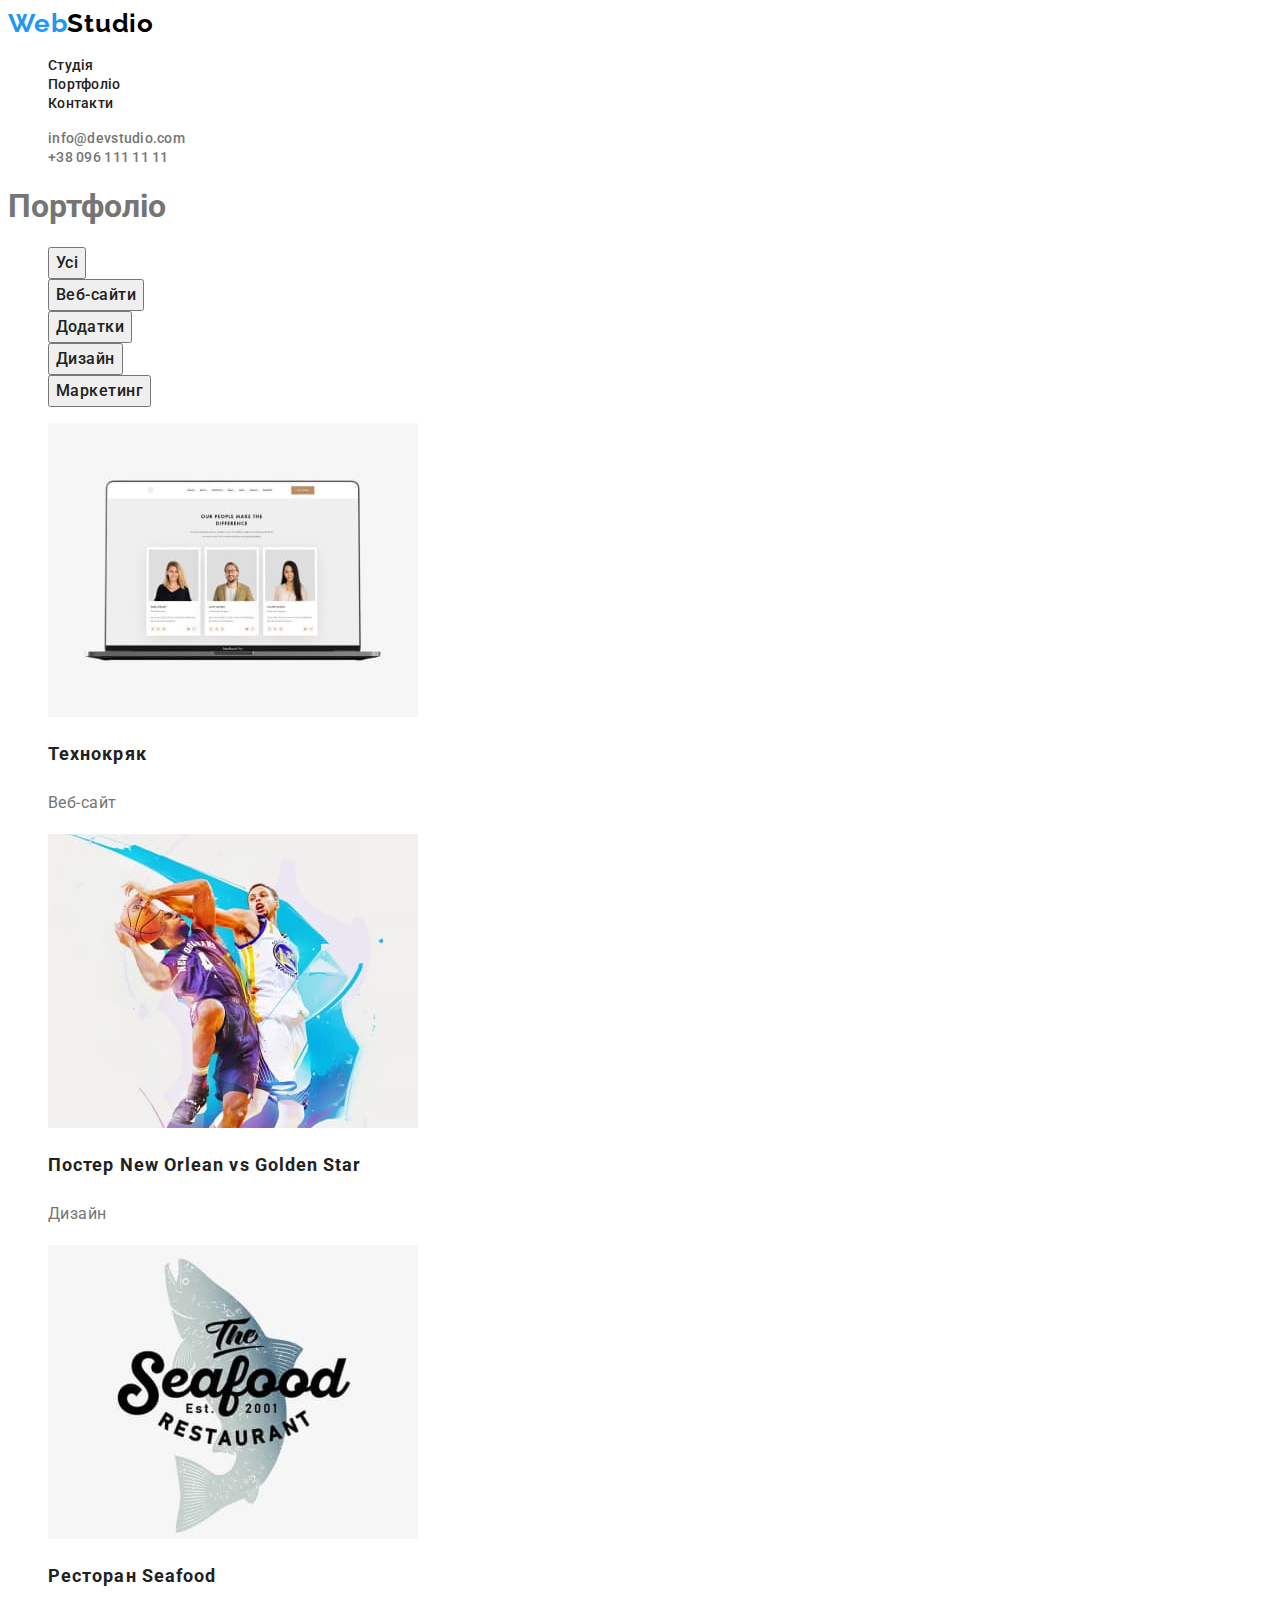
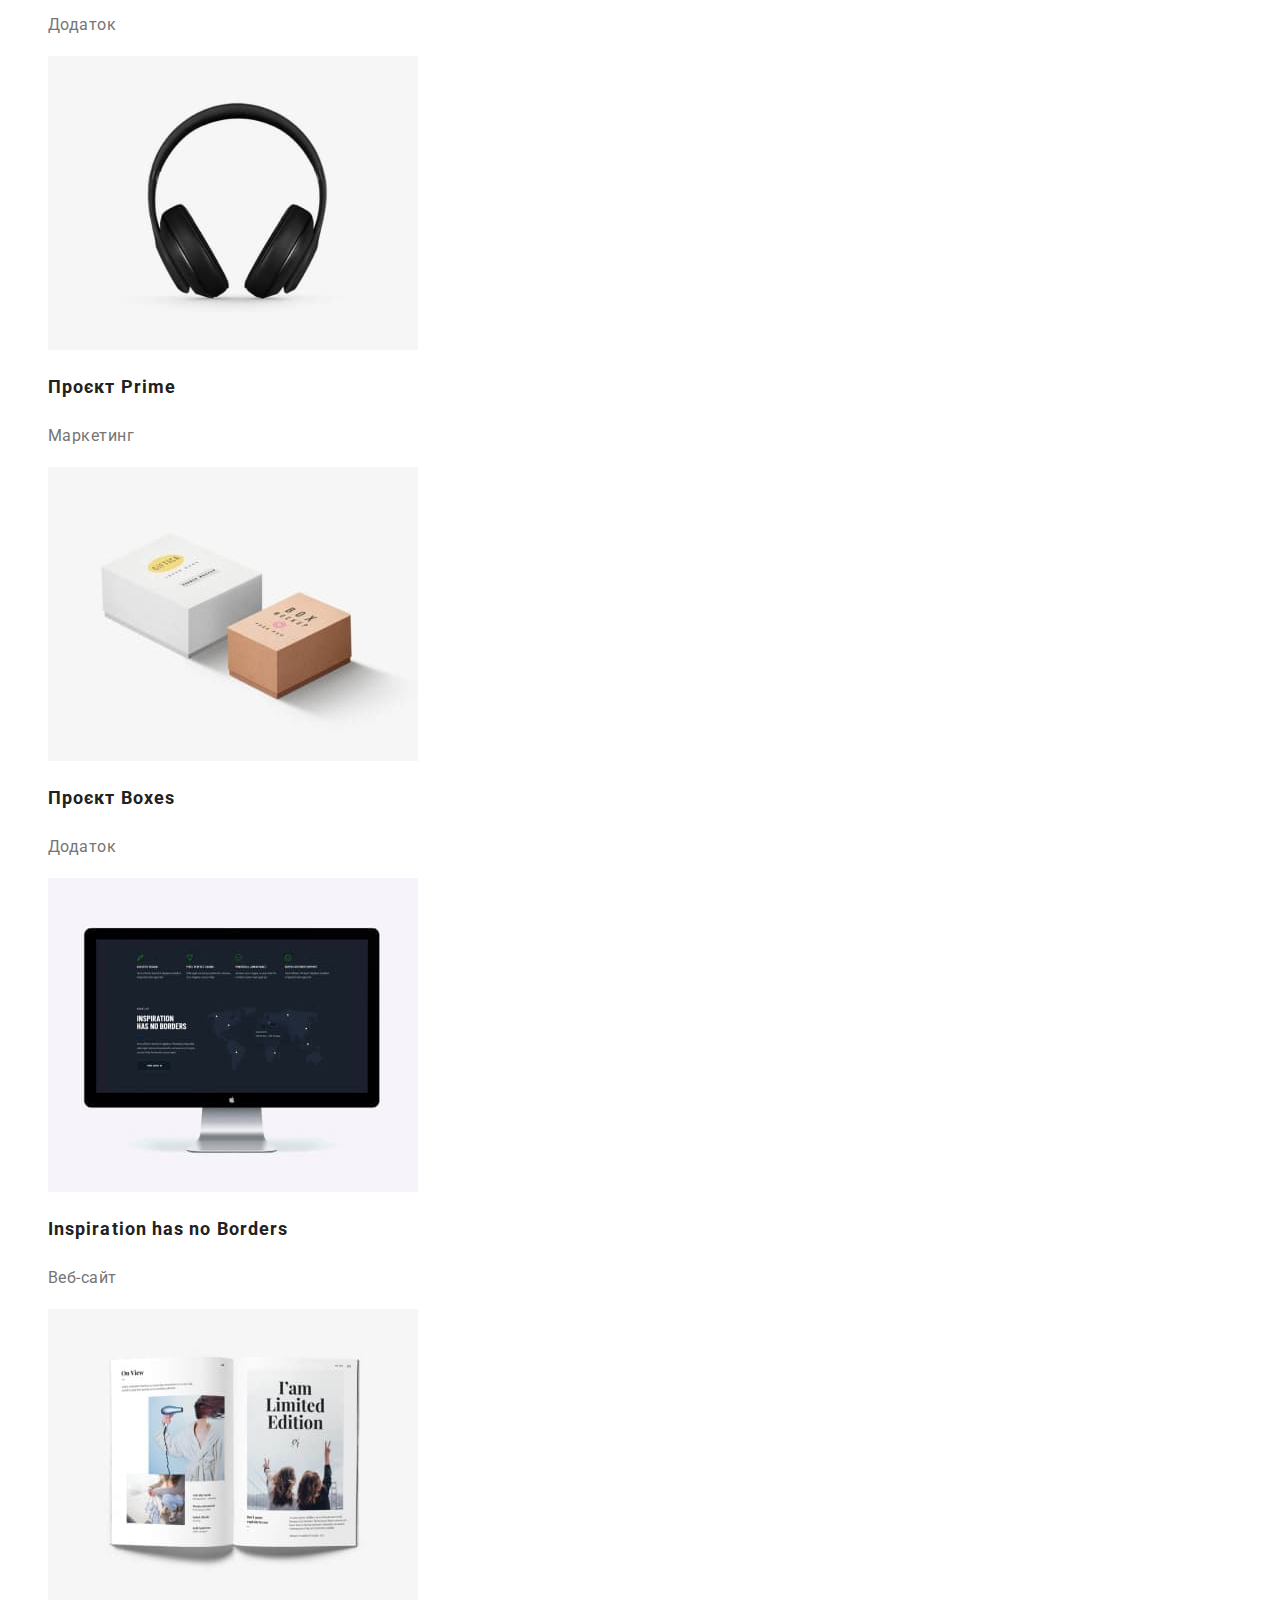
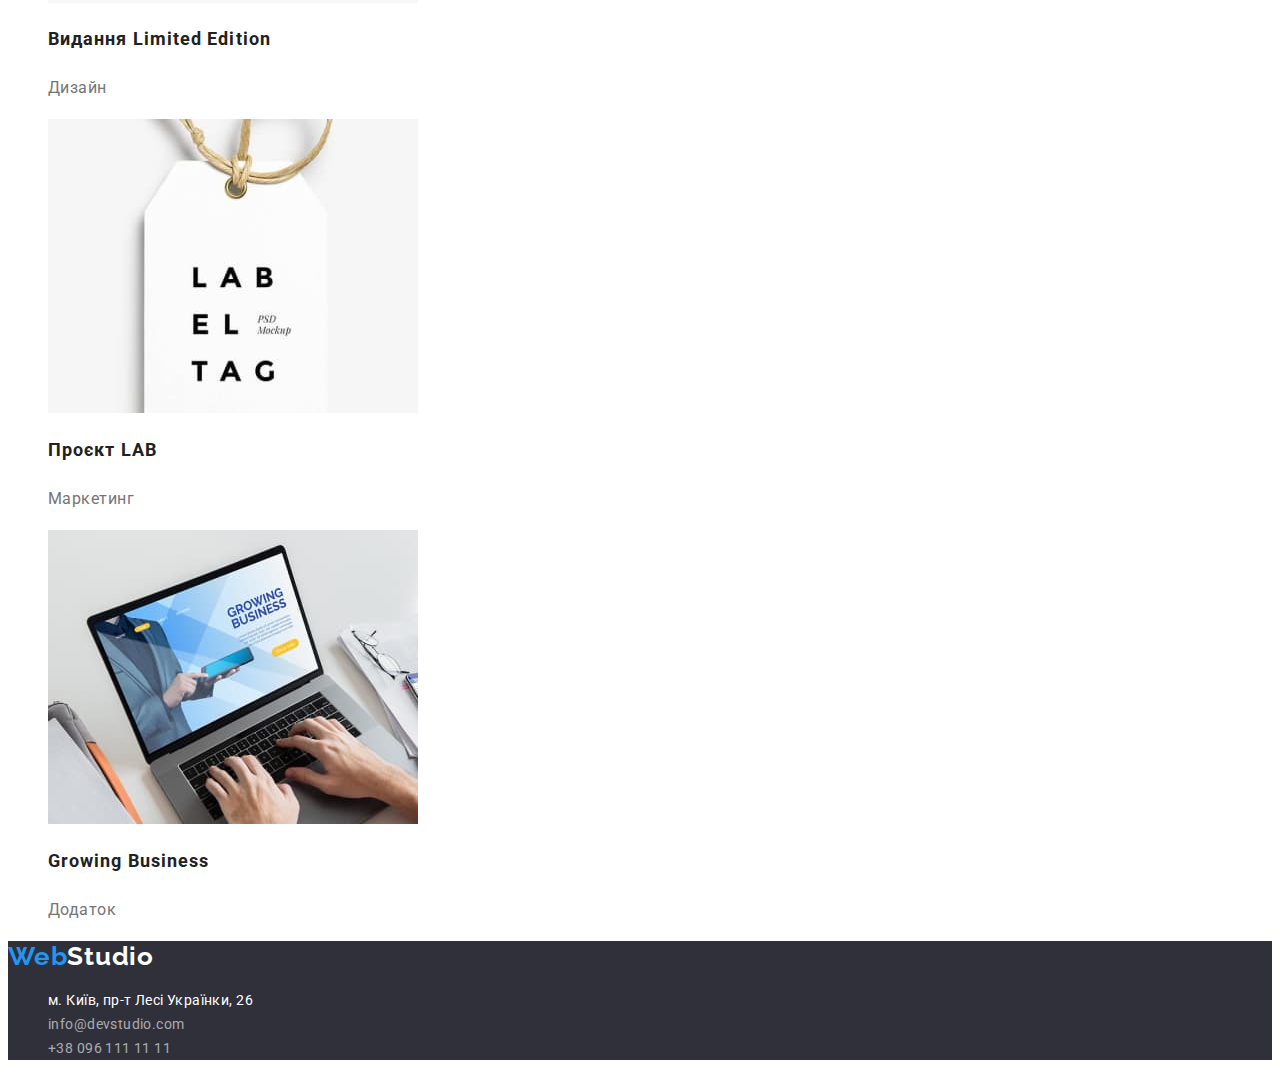
==== portfolio.html @ f5798dbf "Clone" ====
<!DOCTYPE html>
<html lang="uk">
  <head>
    <meta charset="UTF-8" />
    <meta http-equiv="X-UA-Compatible" content="IE=edge" />
    <meta name="viewport" content="width=device-width, initial-scale=1.0" />
    <link rel="preconnect" href="https://fonts.googleapis.com" />
    <link rel="preconnect" href="https://fonts.gstatic.com" crossorigin />
    <link
      href="https://fonts.googleapis.com/css2?family=Raleway:wght@700&family=Roboto:wght@400;500;700;900&display=swap"
      rel="stylesheet"
    />
    <link rel="stylesheet" href="https://cdnjs.cloudflare.com/ajax/libs/modern-normalize/1.1.0/modern-normalize.min.css" integrity="sha512-wpPYUAdjBVSE4KJnH1VR1HeZfpl1ub8YT/NKx4PuQ5NmX2tKuGu6U/JRp5y+Y8XG2tV+wKQpNHVUX03MfMFn9Q==" crossorigin="anonymous" referrerpolicy="no-referrer" />
    <link rel="stylesheet" href="./css/styles.css" />
    <title>Портфоліо</title>
  </head>
  <body>
    <!-- Шапка сайту -->
    <header>
      <nav>
        <a class="logo" href="./index.html"
          >Web<span class="logo-studio">Studio</span></a
        >
        <ul class="header-nav">
          <li><a class="header-nav-links" href="./index.html">Студія</a></li>
          <li>
            <a class="header-nav-links" href="./portfolio.html">Портфоліо</a>
          </li>
          <li><a class="header-nav-links" href="#">Контакти</a></li>
        </ul>
      </nav>
      <ul class="header-nav">
        <li>
          <a class="header-contact" href="mailto:info@devstudio.com"
            >info@devstudio.com</a
          >
        </li>
        <li>
          <a class="header-contact" href="tel:+380961111111"
            >+38 096 111 11 11</a
          >
        </li>
      </ul>
    </header>
    <!-- Тіло сайту -->
    <main>
      <section>
        <h1>Портфоліо</h1>
        <!-- Кнопки фільтру -->
        <ul class="button-list">
          <li><button class="button-portfolio" type="button">Усі</button></li>
          <li>
            <button class="button-portfolio" type="button">Веб-сайти</button>
          </li>
          <li>
            <button class="button-portfolio" type="button">Додатки</button>
          </li>
          <li>
            <button class="button-portfolio" type="button">Дизайн</button>
          </li>
          <li>
            <button class="button-portfolio" type="button">Маркетинг</button>
          </li>
        </ul>
        <!-- Результати фільтру -->
        <ul class="portfolio-list">
          <li>
            <img
              src="./images/tehnokryk.jpg"
              alt="головна сторінка сайту технокряк"
              width="370"
            />
            <h2 class="portfolio-list-title">Технокряк</h2>
            <p class="portfolio-type">Веб-сайт</p>
          </li>
          <li>
            <img
              src="./images/posterbasketboll.jpg"
              alt="два баскетболіста боряться в повітрі за м'яч"
              width="370"
            />
            <h2 class="portfolio-list-title">
              Постер New Orlean vs Golden Star
            </h2>
            <p class="portfolio-type">Дизайн</p>
          </li>
          <li>
            <img
              src="./images/restoranseafood.jpg"
              alt="логотип ресторану"
              width="370"
            />
            <h2 class="portfolio-list-title">Ресторан Seafood</h2>
            <p class="portfolio-type">Додаток</p>
          </li>
          <li>
            <img src="./images/proectprime.jpg" alt="навушники" width="370" />
            <h2 class="portfolio-list-title">Проєкт Prime</h2>
            <p class="portfolio-type">Маркетинг</p>
          </li>
          <li>
            <img src="./images/proectboxes.jpg" alt="дві коробки" width="370" />
            <h2 class="portfolio-list-title">Проєкт Boxes</h2>
            <p class="portfolio-type">Додаток</p>
          </li>
          <li>
            <img
              src="./images/inspirationhasnoborders.jpg"
              alt="головна сторінка сайту"
              width="370"
            />
            <h2 class="portfolio-list-title">Inspiration has no Borders</h2>
            <p class="portfolio-type">Веб-сайт</p>
          </li>
          <li>
            <img
              src="./images/vidanyalimitededition.jpg"
              alt="розгорнута книга"
              width="370"
            />
            <h2 class="portfolio-list-title">Видання Limited Edition</h2>
            <p class="portfolio-type">Дизайн</p>
          </li>
          <li>
            <img
              src="./images/proectlab.jpg"
              alt="паперова бірка з назвою лабораторії на нитці"
              width="370"
            />
            <h2 class="portfolio-list-title">Проєкт LAB</h2>
            <p class="portfolio-type">Маркетинг</p>
          </li>
          <li>
            <img
              src="./images/growingbusiness.jpg"
              alt="ноутбук на якому працюють"
              width="370"
            />
            <h2 class="portfolio-list-title">Growing Business</h2>
            <p class="portfolio-type">Додаток</p>
          </li>
        </ul>
      </section>
    </main>
    <!-- Футер -->
    <footer class="footer">
      <a class="footer-logo" href="./index.html"
        >Web<span class="footer-logo-studio">Studio</span></a
      >
      <address>
        <ul class="footer-list">
          <li>
            <a
              class="footer-address"
              href="https://goo.gl/maps/fJE89SYELEgCBU3TA"
              target="_blank"
              rel="noopener noreferrer"
              >м. Київ, пр-т Лесі Українки, 26</a
            >
          </li>
          <li>
            <a class="footer-contact" href="mailto:info@devstudio.com"
              >info@devstudio.com</a
            >
          </li>
          <li>
            <a class="footer-contact" href="tel:+380961111111"
              >+38 096 111 11 11</a
            >
          </li>
        </ul>
      </address>
    </footer>
  </body>
</html>
---- css/styles.css ----
* {
    /* margin: 0;
    padding: 0; */
}

body{
    font-family: 'Roboto', sans-serif;
    background: #FFFFFF;
    color: #757575;
}

/* Студія____________________________________ */
/* Логотип */

.logo {
    font-family: 'Raleway', sans-serif;
    font-weight: 700;
    font-size: 26px;
    line-height: 1.19231;
    letter-spacing: 0.03em;
    color: #2196F3;
    text-decoration: none;
    
}

.logo-studio{
    color: #000000;
}

/* Хедер */

.header-nav {
    list-style: none;
    }

.header-nav-links {
    color: #212121;
    text-decoration: none;
    font-weight: 500;
    font-size: 14px;
    line-height: 1.1429;
    letter-spacing: 0.02em;
}

.header-nav-links:hover,
.header-nav-links:focus,
.header-contact:hover,
.header-contact:focus {
    color: #2196F3;
}

.header-contact{
    color: #757575;
    text-decoration: none;
    font-weight: 500;
    font-size: 14px;
    line-height: 1.1429;
    letter-spacing: 0.02em;
}


/* main */

/* Герой */

.hero {
    background: #2F303A;
}

.hero-title {
    font-weight: 900;
    font-size: 44px;
    line-height: 1.3636;
    text-align: center;
    letter-spacing: 0.06em;
    text-transform: uppercase;
    color: #FFFFFF;
}

.button-hero {
    font-family: 'Roboto';
    font-weight: 700;
    font-size: 16px;
    line-height: 1.875;
    display: flex;
    align-items: center;
    text-align: center;
    letter-spacing: 0.06em;
    color: #FFFFFF;
    border: none;
    background: #2196F3;
    box-shadow: 0px 4px 4px rgba(0, 0, 0, 0.15);
    border-radius: 4px;
    cursor: pointer;
}

.button-hero:hover,
.button-hero:focus{
    background: #188CE8;
}

/* Секції */
/* Заголовки секцій */

.section-title{
    font-weight: 700;
    font-size: 36px;
    line-height: 1.1667;
    text-align: center;
    letter-spacing: 0.03em;
    color: #212121;
}

/* Секція Наші переваги */

.features {
    font-size: 14px;
    line-height: 1.7143;
    letter-spacing: 0.03em;
    list-style: none;
}

.features-title {
    font-weight: 700;
    font-size: 14px;
    line-height: 1.1429;
    letter-spacing: 0.03em;
    text-transform: uppercase;
    color: #212121;
}

/* Секція чим ми займаємося*/

.directions{
    list-style: none;
}

/* Секція команда */
.section-team{
    background: #F5F4FA;
    }

.team {
    font-size: 16px;
    line-height: 1.1875;
    text-align: center;
    letter-spacing: 0.03em;
    list-style: none;
}

.team-title {
    font-size: 16px;
    font-weight: 500;
    color: #212121;
}

/* Футер */

.footer{
background: #2F303A;
}

.footer-logo{
    font-family: 'Raleway', sans-serif;
    font-weight: 700;
    font-size: 26px;
    line-height: 1.1923;
    letter-spacing: 0.03em;
    color: #2196F3;
    text-decoration: none;
}

.footer-logo-studio {
    color: #FFFFFF;
    }

address{
    font-style: normal;
}

.footer-list{
    list-style: none;
}

.footer-address{
    font-size: 14px;
    line-height: 1.7143;
    letter-spacing: 0.03em;
    color: #FFFFFF;
    text-decoration: none;
}

.footer-contact{
    font-size: 14px;
    line-height: 1.7143;
    letter-spacing: 0.03em;
    color: rgba(255, 255, 255, 0.6);
    text-decoration: none;
}

.footer-address:hover,
.footer-address:focus,
.footer-contact:hover,
.footer-contact:focus{
    color: #2196F3;
}

/* Портфоліо____________________________________ */
/* Кнопки портфоліо */

.button-list{
    list-style: none;
}

.button-portfolio{
    font-family: 'Roboto';
    font-weight: 500;
    font-size: 16px;
    line-height: 1.625;
    text-align: center;
    letter-spacing: 0.03em;
    color: #212121;
    cursor: pointer;
}

.button-portfolio:hover,
.button-portfolio:focus{
    color: #FFFFFF;
    background-color: #2196F3;
}

/* Список портфоліо */

.portfolio-list{
    list-style: none;
}

.portfolio-list-title{
    font-weight: 700;
    font-size: 18px;
    line-height: 2;  
    letter-spacing: 0.06em;
    color: #212121;
}

.portfolio-type{
    font-size: 16px;
    line-height: 1.875;
    letter-spacing: 0.03em;
}
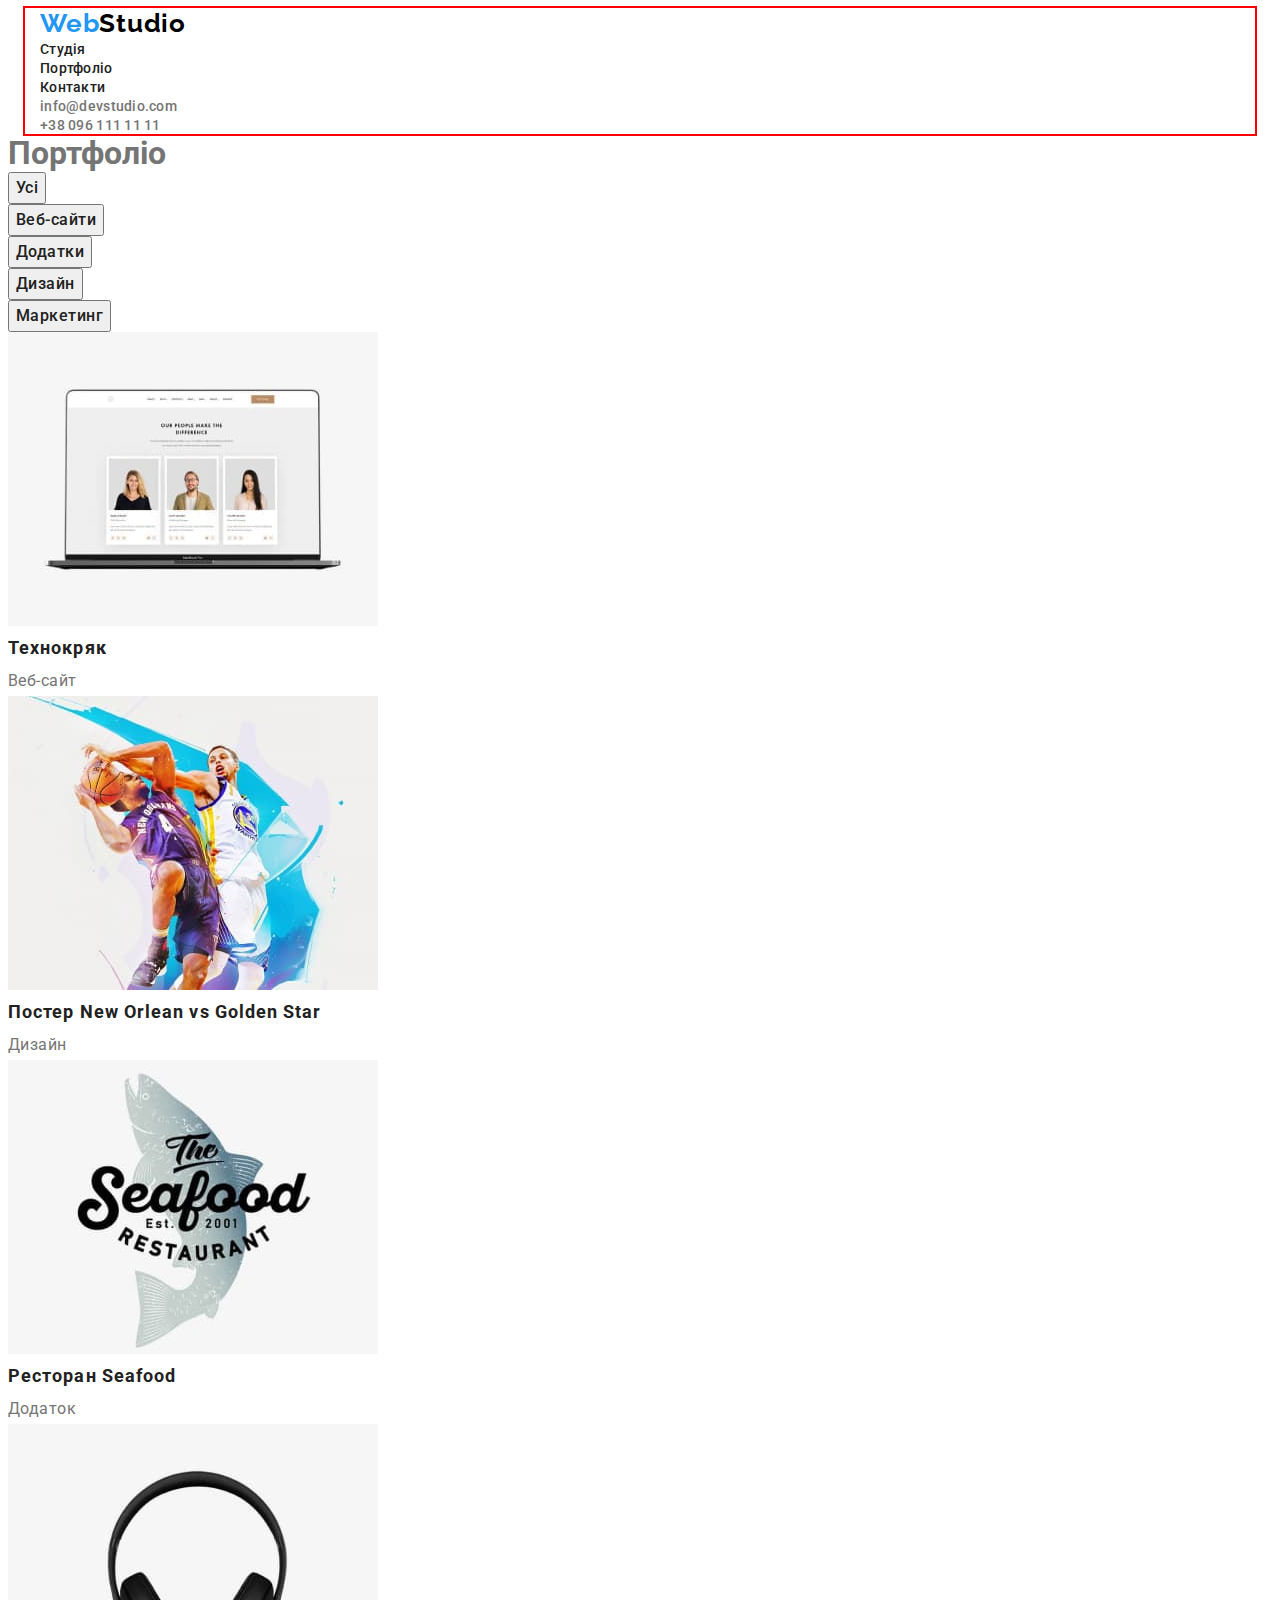
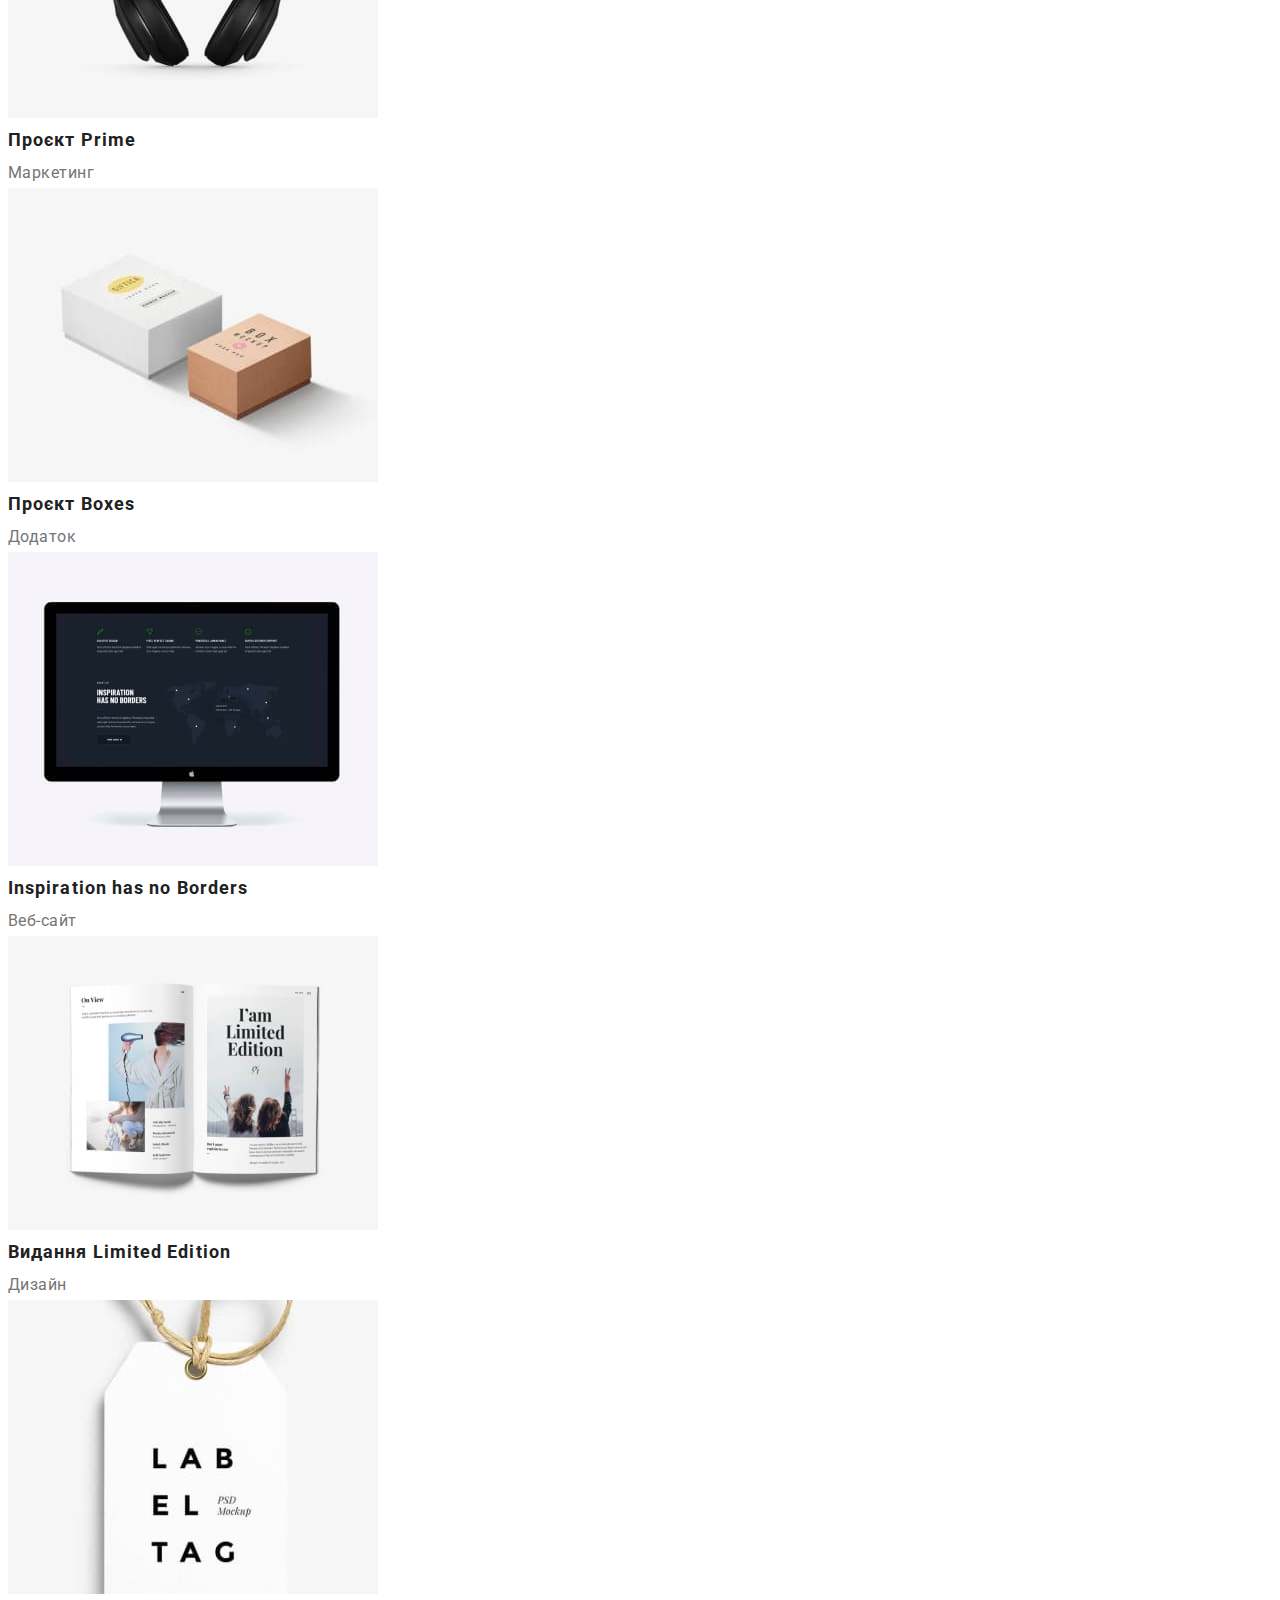
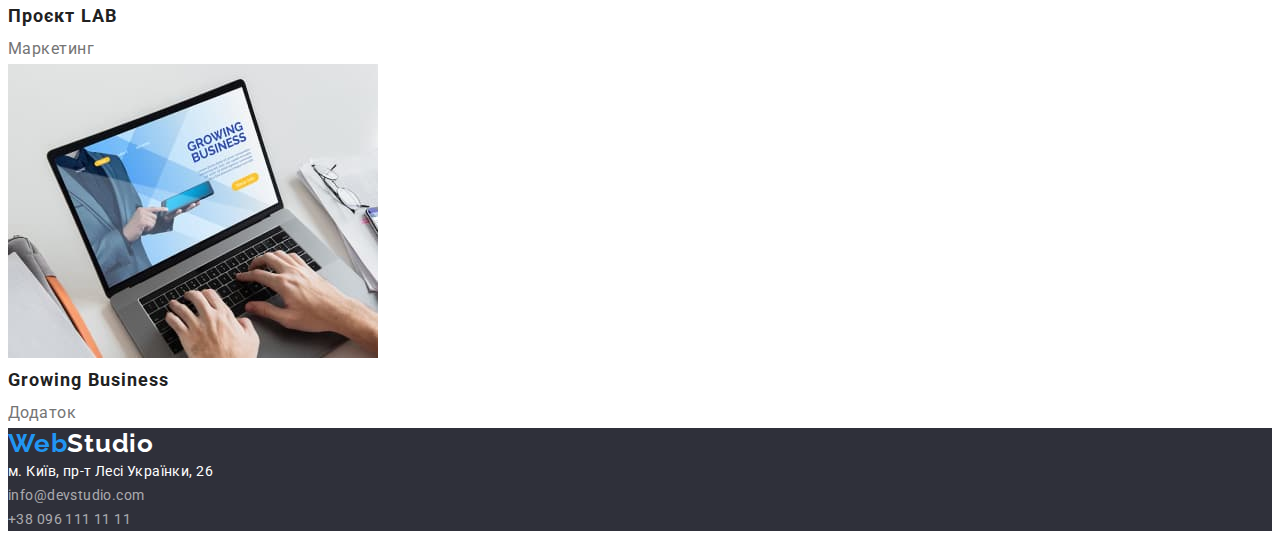
==== commit 7cc877a7: "pading start dz3" ====
--- a/portfolio.html
+++ b/portfolio.html
@@ -10,37 +10,45 @@
       href="https://fonts.googleapis.com/css2?family=Raleway:wght@700&family=Roboto:wght@400;500;700;900&display=swap"
       rel="stylesheet"
     />
-    <link rel="stylesheet" href="https://cdnjs.cloudflare.com/ajax/libs/modern-normalize/1.1.0/modern-normalize.min.css" integrity="sha512-wpPYUAdjBVSE4KJnH1VR1HeZfpl1ub8YT/NKx4PuQ5NmX2tKuGu6U/JRp5y+Y8XG2tV+wKQpNHVUX03MfMFn9Q==" crossorigin="anonymous" referrerpolicy="no-referrer" />
+    <link
+      rel="stylesheet"
+      href="https://cdnjs.cloudflare.com/ajax/libs/modern-normalize/1.1.0/modern-normalize.min.css"
+      integrity="sha512-wpPYUAdjBVSE4KJnH1VR1HeZfpl1ub8YT/NKx4PuQ5NmX2tKuGu6U/JRp5y+Y8XG2tV+wKQpNHVUX03MfMFn9Q=="
+      crossorigin="anonymous"
+      referrerpolicy="no-referrer"
+    />
     <link rel="stylesheet" href="./css/styles.css" />
     <title>Портфоліо</title>
   </head>
   <body>
     <!-- Шапка сайту -->
     <header>
-      <nav>
-        <a class="logo" href="./index.html"
-          >Web<span class="logo-studio">Studio</span></a
-        >
+      <div class="container">
+        <nav>
+          <a class="logo" href="./index.html"
+            >Web<span class="logo-studio">Studio</span></a
+          >
+          <ul class="header-nav">
+            <li><a class="header-nav-links" href="./index.html">Студія</a></li>
+            <li>
+              <a class="header-nav-links" href="./portfolio.html">Портфоліо</a>
+            </li>
+            <li><a class="header-nav-links" href="#">Контакти</a></li>
+          </ul>
+        </nav>
         <ul class="header-nav">
-          <li><a class="header-nav-links" href="./index.html">Студія</a></li>
           <li>
-            <a class="header-nav-links" href="./portfolio.html">Портфоліо</a>
+            <a class="header-contact" href="mailto:info@devstudio.com"
+              >info@devstudio.com</a
+            >
           </li>
-          <li><a class="header-nav-links" href="#">Контакти</a></li>
+          <li>
+            <a class="header-contact" href="tel:+380961111111"
+              >+38 096 111 11 11</a
+            >
+          </li>
         </ul>
-      </nav>
-      <ul class="header-nav">
-        <li>
-          <a class="header-contact" href="mailto:info@devstudio.com"
-            >info@devstudio.com</a
-          >
-        </li>
-        <li>
-          <a class="header-contact" href="tel:+380961111111"
-            >+38 096 111 11 11</a
-          >
-        </li>
-      </ul>
+      </div>
     </header>
     <!-- Тіло сайту -->
     <main>
--- a/css/styles.css
+++ b/css/styles.css
@@ -1,6 +1,29 @@
 * {
     /* margin: 0;
     padding: 0; */
+}
+
+h1,
+h2,
+h3,
+h4,
+h5,
+h6,
+p {
+    margin: 0;
+}
+
+ul{
+    margin: 0;
+    padding: 0;
+}
+
+button{
+    /* cursor: pointer; */
+}
+
+address{
+    /* font-style: normal; */
 }
 
 body{
@@ -10,9 +33,23 @@
 }
 
 /* Студія____________________________________ */
-/* Логотип */
-
-.logo {
+
+.container{
+    width: 1200px;
+    padding-left: 15px;
+    padding-right: 15px;
+    margin: 0 auto;
+    outline: 2px solid red;
+}
+
+.header{
+    padding-top: 24px;
+    padding-bottom: 24px;
+    border-bottom: 1px solid #ECECEC;
+    outline: 2px solid red;
+}
+
+.logo{
     font-family: 'Raleway', sans-serif;
     font-weight: 700;
     font-size: 26px;
@@ -20,8 +57,7 @@
     letter-spacing: 0.03em;
     color: #2196F3;
     text-decoration: none;
-    
-}
+   }
 
 .logo-studio{
     color: #000000;
@@ -65,6 +101,15 @@
 
 .hero {
     background: #2F303A;
+    padding-top: 200px;
+        padding-bottom: 200px;
+        margin-bottom: 94px;
+}
+
+.hero-container{
+   padding-left: 357px;
+   padding-right: 357px;
+       
 }
 
 .hero-title {
@@ -75,6 +120,8 @@
     letter-spacing: 0.06em;
     text-transform: uppercase;
     color: #FFFFFF;
+   
+   
 }
 
 .button-hero {
@@ -92,6 +139,7 @@
     box-shadow: 0px 4px 4px rgba(0, 0, 0, 0.15);
     border-radius: 4px;
     cursor: pointer;
+    
 }
 
 .button-hero:hover,
@@ -109,15 +157,21 @@
     text-align: center;
     letter-spacing: 0.03em;
     color: #212121;
+    margin-bottom: 50px;
 }
 
 /* Секція Наші переваги */
+.features-container{
+    margin-bottom: 94px;
+}
 
 .features {
     font-size: 14px;
     line-height: 1.7143;
     letter-spacing: 0.03em;
     list-style: none;
+    margin-left: 215px;
+    margin-right: 215px;
 }
 
 .features-title {
@@ -138,6 +192,8 @@
 /* Секція команда */
 .section-team{
     background: #F5F4FA;
+    padding-bottom: 94px;
+    padding-top: 94px;
     }
 
 .team {
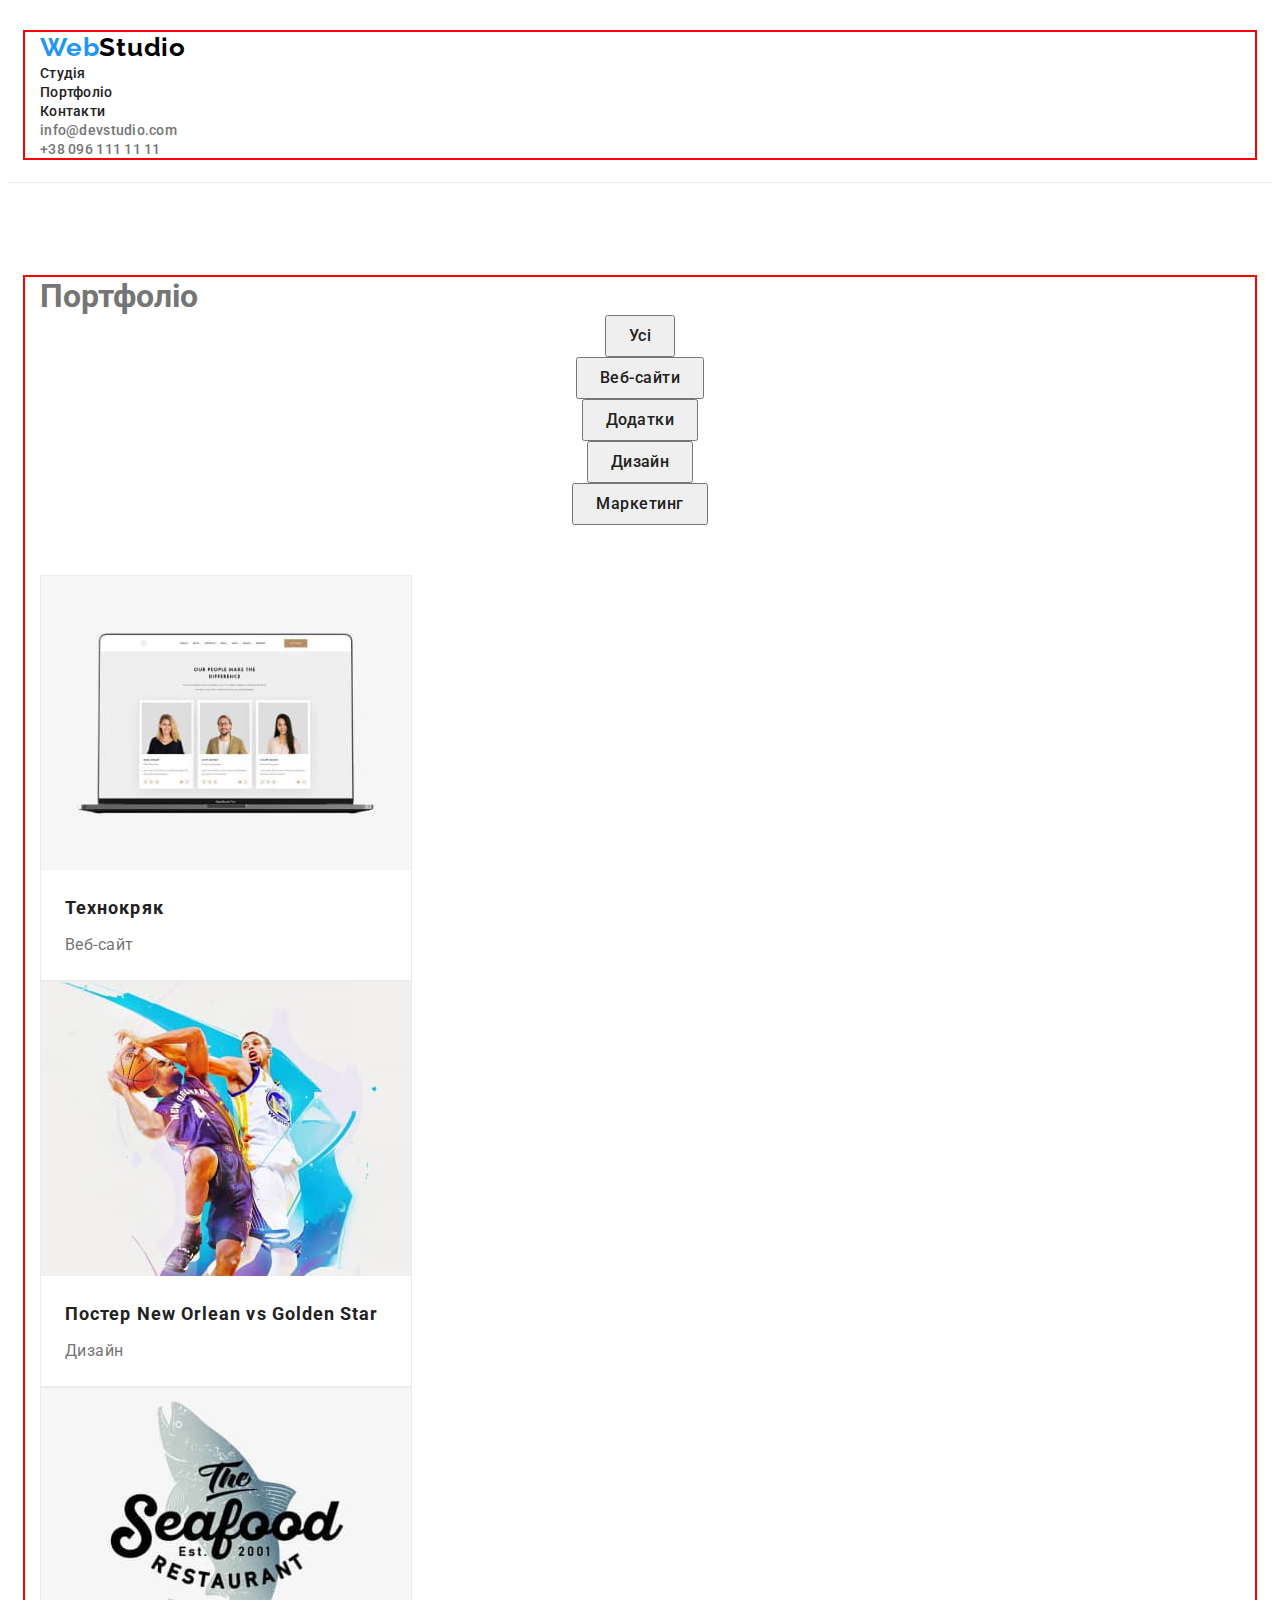
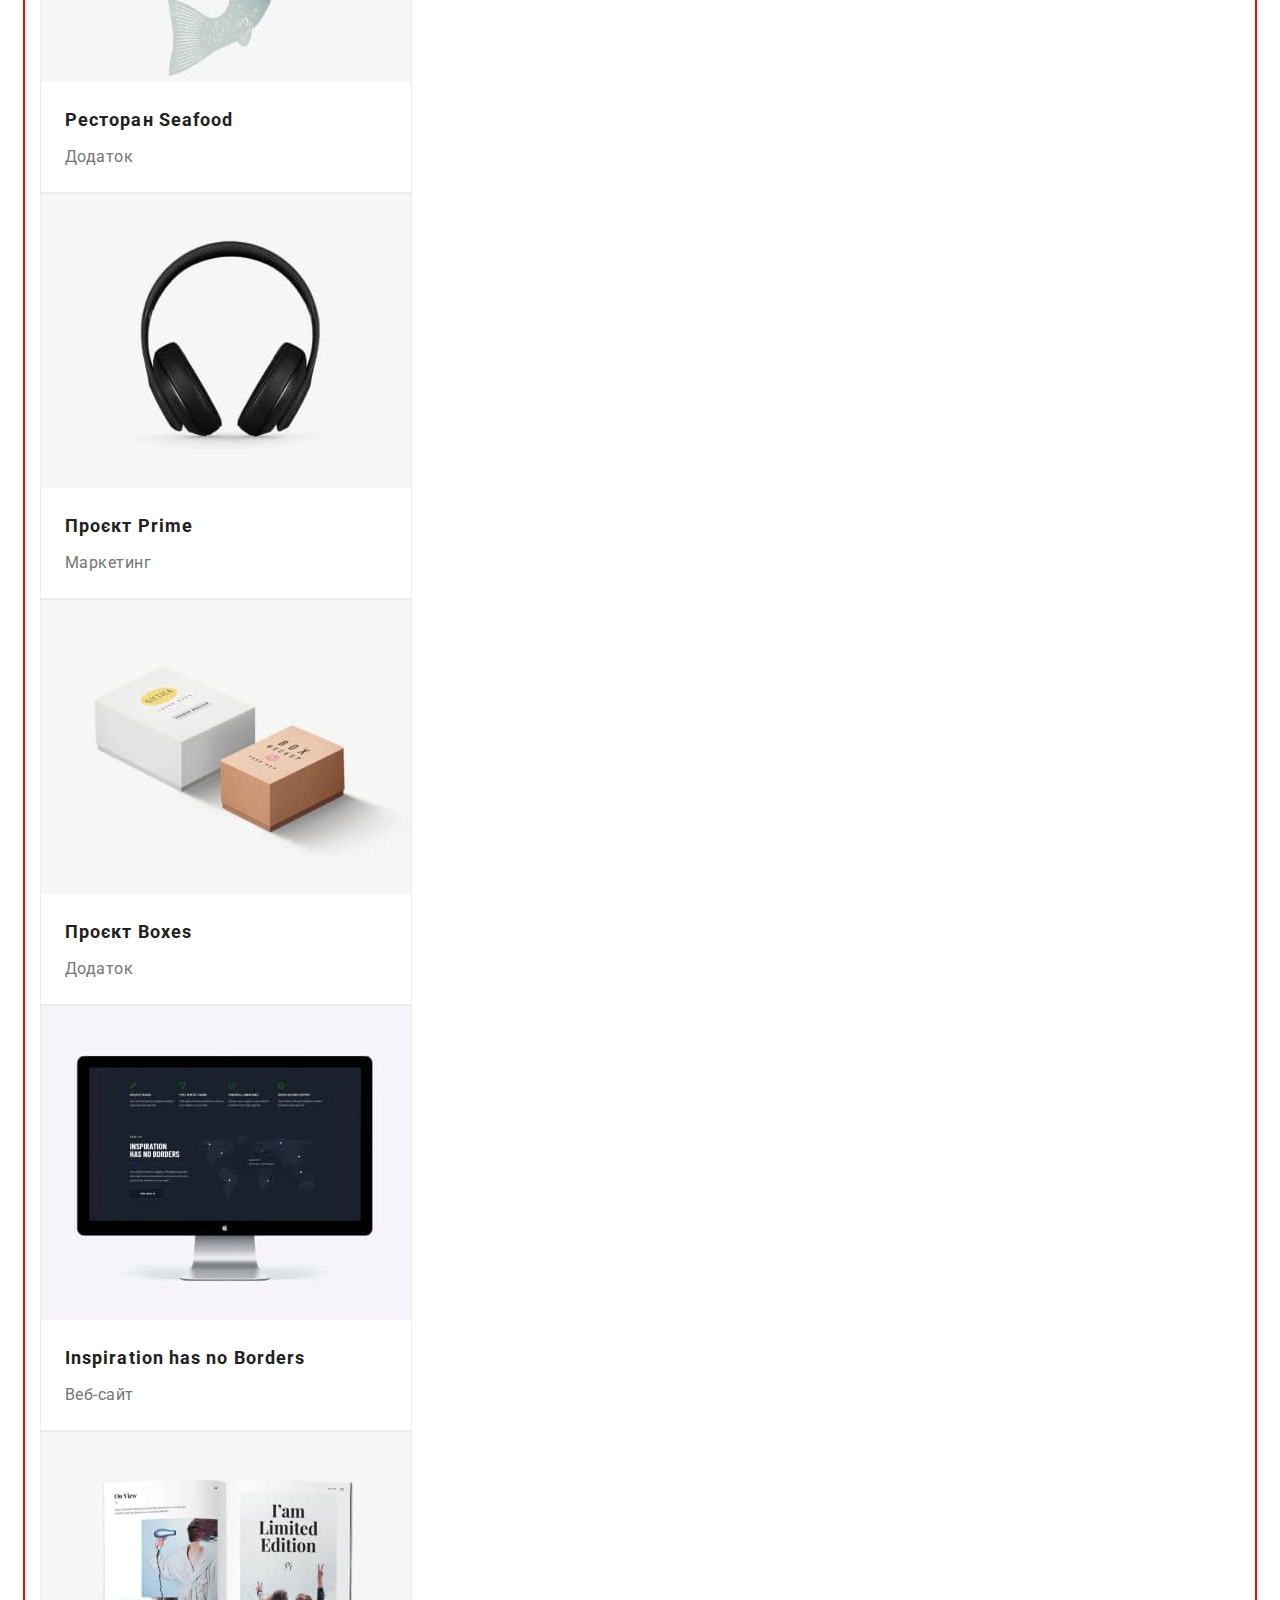
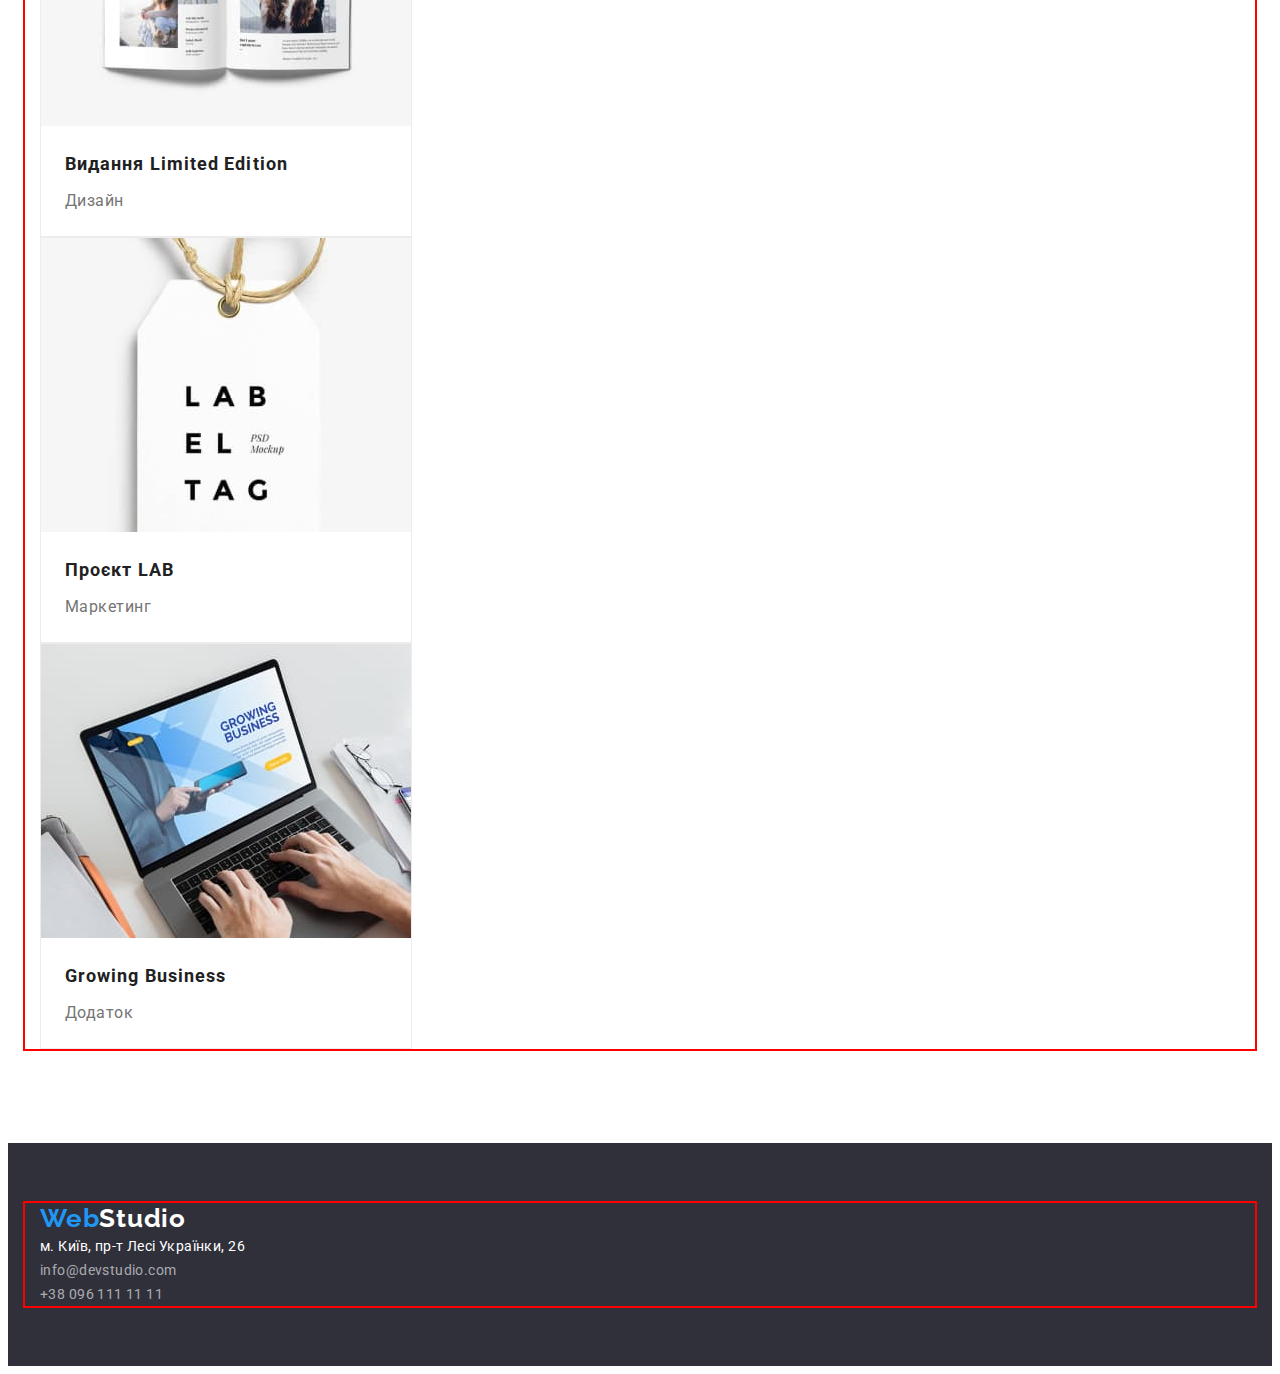
==== commit 1a93c692: "pading finish 08112022" ====
--- a/portfolio.html
+++ b/portfolio.html
@@ -22,7 +22,7 @@
   </head>
   <body>
     <!-- Шапка сайту -->
-    <header>
+    <header class="header">
       <div class="container">
         <nav>
           <a class="logo" href="./index.html"
@@ -52,106 +52,113 @@
     </header>
     <!-- Тіло сайту -->
     <main>
-      <section>
-        <h1>Портфоліо</h1>
-        <!-- Кнопки фільтру -->
-        <ul class="button-list">
-          <li><button class="button-portfolio" type="button">Усі</button></li>
-          <li>
-            <button class="button-portfolio" type="button">Веб-сайти</button>
-          </li>
-          <li>
-            <button class="button-portfolio" type="button">Додатки</button>
-          </li>
-          <li>
-            <button class="button-portfolio" type="button">Дизайн</button>
-          </li>
-          <li>
-            <button class="button-portfolio" type="button">Маркетинг</button>
-          </li>
-        </ul>
-        <!-- Результати фільтру -->
-        <ul class="portfolio-list">
-          <li>
-            <img
-              src="./images/tehnokryk.jpg"
-              alt="головна сторінка сайту технокряк"
-              width="370"
-            />
-            <h2 class="portfolio-list-title">Технокряк</h2>
-            <p class="portfolio-type">Веб-сайт</p>
-          </li>
-          <li>
-            <img
-              src="./images/posterbasketboll.jpg"
-              alt="два баскетболіста боряться в повітрі за м'яч"
-              width="370"
-            />
-            <h2 class="portfolio-list-title">
-              Постер New Orlean vs Golden Star
-            </h2>
-            <p class="portfolio-type">Дизайн</p>
-          </li>
-          <li>
-            <img
-              src="./images/restoranseafood.jpg"
-              alt="логотип ресторану"
-              width="370"
-            />
-            <h2 class="portfolio-list-title">Ресторан Seafood</h2>
-            <p class="portfolio-type">Додаток</p>
-          </li>
-          <li>
-            <img src="./images/proectprime.jpg" alt="навушники" width="370" />
-            <h2 class="portfolio-list-title">Проєкт Prime</h2>
-            <p class="portfolio-type">Маркетинг</p>
-          </li>
-          <li>
-            <img src="./images/proectboxes.jpg" alt="дві коробки" width="370" />
-            <h2 class="portfolio-list-title">Проєкт Boxes</h2>
-            <p class="portfolio-type">Додаток</p>
-          </li>
-          <li>
-            <img
-              src="./images/inspirationhasnoborders.jpg"
-              alt="головна сторінка сайту"
-              width="370"
-            />
-            <h2 class="portfolio-list-title">Inspiration has no Borders</h2>
-            <p class="portfolio-type">Веб-сайт</p>
-          </li>
-          <li>
-            <img
-              src="./images/vidanyalimitededition.jpg"
-              alt="розгорнута книга"
-              width="370"
-            />
-            <h2 class="portfolio-list-title">Видання Limited Edition</h2>
-            <p class="portfolio-type">Дизайн</p>
-          </li>
-          <li>
-            <img
-              src="./images/proectlab.jpg"
-              alt="паперова бірка з назвою лабораторії на нитці"
-              width="370"
-            />
-            <h2 class="portfolio-list-title">Проєкт LAB</h2>
-            <p class="portfolio-type">Маркетинг</p>
-          </li>
-          <li>
-            <img
-              src="./images/growingbusiness.jpg"
-              alt="ноутбук на якому працюють"
-              width="370"
-            />
-            <h2 class="portfolio-list-title">Growing Business</h2>
-            <p class="portfolio-type">Додаток</p>
-          </li>
-        </ul>
+      <section class="portfolio-section">
+        <div class="container">
+          <h1>Портфоліо</h1>
+          <!-- Кнопки фільтру -->
+          <ul class="button-list">
+            <li><button class="button-portfolio" type="button">Усі</button></li>
+            <li>
+              <button class="button-portfolio" type="button">Веб-сайти</button>
+            </li>
+            <li>
+              <button class="button-portfolio" type="button">Додатки</button>
+            </li>
+            <li>
+              <button class="button-portfolio" type="button">Дизайн</button>
+            </li>
+            <li>
+              <button class="button-portfolio" type="button">Маркетинг</button>
+            </li>
+          </ul>
+          <!-- Результати фільтру -->
+          <ul class="portfolio-list">
+            <li class="portfolio-version">
+              <img
+                src="./images/tehnokryk.jpg"
+                alt="головна сторінка сайту технокряк"
+                width="370"
+              />
+              <h2 class="portfolio-list-title">Технокряк</h2>
+              <p class="portfolio-type">Веб-сайт</p>
+            </li>
+            <li class="portfolio-version">
+              <img
+                src="./images/posterbasketboll.jpg"
+                alt="два баскетболіста боряться в повітрі за м'яч"
+                width="370"
+              />
+              <h2 class="portfolio-list-title">
+                Постер New Orlean vs Golden Star
+              </h2>
+              <p class="portfolio-type">Дизайн</p>
+            </li>
+            <li class="portfolio-version">
+              <img
+                src="./images/restoranseafood.jpg"
+                alt="логотип ресторану"
+                width="370"
+              />
+              <h2 class="portfolio-list-title">Ресторан Seafood</h2>
+              <p class="portfolio-type">Додаток</p>
+            </li>
+            <li class="portfolio-version">
+              <img src="./images/proectprime.jpg" alt="навушники" width="370" />
+              <h2 class="portfolio-list-title">Проєкт Prime</h2>
+              <p class="portfolio-type">Маркетинг</p>
+            </li>
+            <li class="portfolio-version">
+              <img
+                src="./images/proectboxes.jpg"
+                alt="дві коробки"
+                width="370"
+              />
+              <h2 class="portfolio-list-title">Проєкт Boxes</h2>
+              <p class="portfolio-type">Додаток</p>
+            </li>
+            <li class="portfolio-version">
+              <img
+                src="./images/inspirationhasnoborders.jpg"
+                alt="головна сторінка сайту"
+                width="370"
+              />
+              <h2 class="portfolio-list-title">Inspiration has no Borders</h2>
+              <p class="portfolio-type">Веб-сайт</p>
+            </li class="portfolio-version">
+            <li class="portfolio-version">
+              <img
+                src="./images/vidanyalimitededition.jpg"
+                alt="розгорнута книга"
+                width="370"
+              />
+              <h2 class="portfolio-list-title">Видання Limited Edition</h2>
+              <p class="portfolio-type">Дизайн</p>
+            </li>
+            <li class="portfolio-version">
+              <img
+                src="./images/proectlab.jpg"
+                alt="паперова бірка з назвою лабораторії на нитці"
+                width="370"
+              />
+              <h2 class="portfolio-list-title">Проєкт LAB</h2>
+              <p class="portfolio-type">Маркетинг</p>
+            </li>
+            <li class="portfolio-version">
+              <img
+                src="./images/growingbusiness.jpg"
+                alt="ноутбук на якому працюють"
+                width="370"
+              />
+              <h2 class="portfolio-list-title">Growing Business</h2>
+              <p class="portfolio-type">Додаток</p>
+            </li>
+          </ul>
+        </div>
       </section>
     </main>
     <!-- Футер -->
     <footer class="footer">
+      <div class="container">
       <a class="footer-logo" href="./index.html"
         >Web<span class="footer-logo-studio">Studio</span></a
       >
@@ -178,6 +185,7 @@
           </li>
         </ul>
       </address>
+      </div>
     </footer>
   </body>
 </html>
--- a/css/styles.css
+++ b/css/styles.css
@@ -18,6 +18,10 @@
     padding: 0;
 }
 
+img{
+    display: block;
+}
+
 button{
     /* cursor: pointer; */
 }
@@ -46,7 +50,7 @@
     padding-top: 24px;
     padding-bottom: 24px;
     border-bottom: 1px solid #ECECEC;
-    outline: 2px solid red;
+    /* outline: 2px solid red; */
 }
 
 .logo{
@@ -100,16 +104,12 @@
 /* Герой */
 
 .hero {
-    background: #2F303A;
-    padding-top: 200px;
-        padding-bottom: 200px;
-        margin-bottom: 94px;
+    background: #2F303A;    
 }
 
 .hero-container{
-   padding-left: 357px;
-   padding-right: 357px;
-       
+   padding-top: 200px;
+   padding-bottom: 200px;
 }
 
 .hero-title {
@@ -120,6 +120,7 @@
     letter-spacing: 0.06em;
     text-transform: uppercase;
     color: #FFFFFF;
+    margin-bottom: 30px;
    
    
 }
@@ -129,7 +130,8 @@
     font-weight: 700;
     font-size: 16px;
     line-height: 1.875;
-    display: flex;
+    display: block;
+    margin: 0 auto;
     align-items: center;
     text-align: center;
     letter-spacing: 0.06em;
@@ -161,8 +163,14 @@
 }
 
 /* Секція Наші переваги */
-.features-container{
-    margin-bottom: 94px;
+
+.features-section{
+    padding-top: 94px;
+    padding-bottom: 94px;
+}
+
+.div-features{
+    width: 270px;
 }
 
 .features {
@@ -181,21 +189,35 @@
     letter-spacing: 0.03em;
     text-transform: uppercase;
     color: #212121;
+    margin-bottom: 10px;
 }
 
 /* Секція чим ми займаємося*/
 
+.directions-section{
+    padding-bottom: 94px;
+}
+
 .directions{
     list-style: none;
 }
 
 /* Секція команда */
+
 .section-team{
     background: #F5F4FA;
     padding-bottom: 94px;
     padding-top: 94px;
     }
 
+.div-team{
+    background-color: #FFFFFF;
+    width: 270px;
+    height: 368px;
+    padding-bottom: 30px;
+    border: 1px solid black;
+}
+
 .team {
     font-size: 16px;
     line-height: 1.1875;
@@ -208,12 +230,16 @@
     font-size: 16px;
     font-weight: 500;
     color: #212121;
-}
+    margin-top: 30px;
+    margin-bottom: 10px;
+   }
 
 /* Футер */
 
 .footer{
-background: #2F303A;
+    background: #2F303A;
+    padding-top: 60px;
+    padding-bottom: 60px;
 }
 
 .footer-logo{
@@ -224,6 +250,7 @@
     letter-spacing: 0.03em;
     color: #2196F3;
     text-decoration: none;
+    margin-bottom: 20px;
 }
 
 .footer-logo-studio {
@@ -244,6 +271,7 @@
     letter-spacing: 0.03em;
     color: #FFFFFF;
     text-decoration: none;
+    margin-bottom: 9px;
 }
 
 .footer-contact{
@@ -252,6 +280,7 @@
     letter-spacing: 0.03em;
     color: rgba(255, 255, 255, 0.6);
     text-decoration: none;
+    margin-bottom: 9px;
 }
 
 .footer-address:hover,
@@ -266,6 +295,7 @@
 
 .button-list{
     list-style: none;
+    margin-bottom: 50px;
 }
 
 .button-portfolio{
@@ -277,6 +307,10 @@
     letter-spacing: 0.03em;
     color: #212121;
     cursor: pointer;
+    display: flow-root;
+    display: block;
+    margin: 0 auto;
+    padding: 6px 22px;
 }
 
 .button-portfolio:hover,
@@ -286,6 +320,18 @@
 }
 
 /* Список портфоліо */
+
+.portfolio-version{
+    background-color: #FFFFFF;
+    border: 1px solid #ECECEC;
+    width: 370px;
+   
+}
+
+.portfolio-section{
+    padding-top: 94px;
+    padding-bottom: 94px;
+}
 
 .portfolio-list{
     list-style: none;
@@ -297,10 +343,19 @@
     line-height: 2;  
     letter-spacing: 0.06em;
     color: #212121;
+    margin-top: 20px;
+    margin-bottom: 4px;
+    width: 322px;
+    margin-left: 24px;
+    margin-right: 24px;
 }
 
 .portfolio-type{
     font-size: 16px;
     line-height: 1.875;
     letter-spacing: 0.03em;
+    margin-bottom: 20px;
+    width: 322px;
+    margin-left: 24px;
+    margin-right: 24px;
 }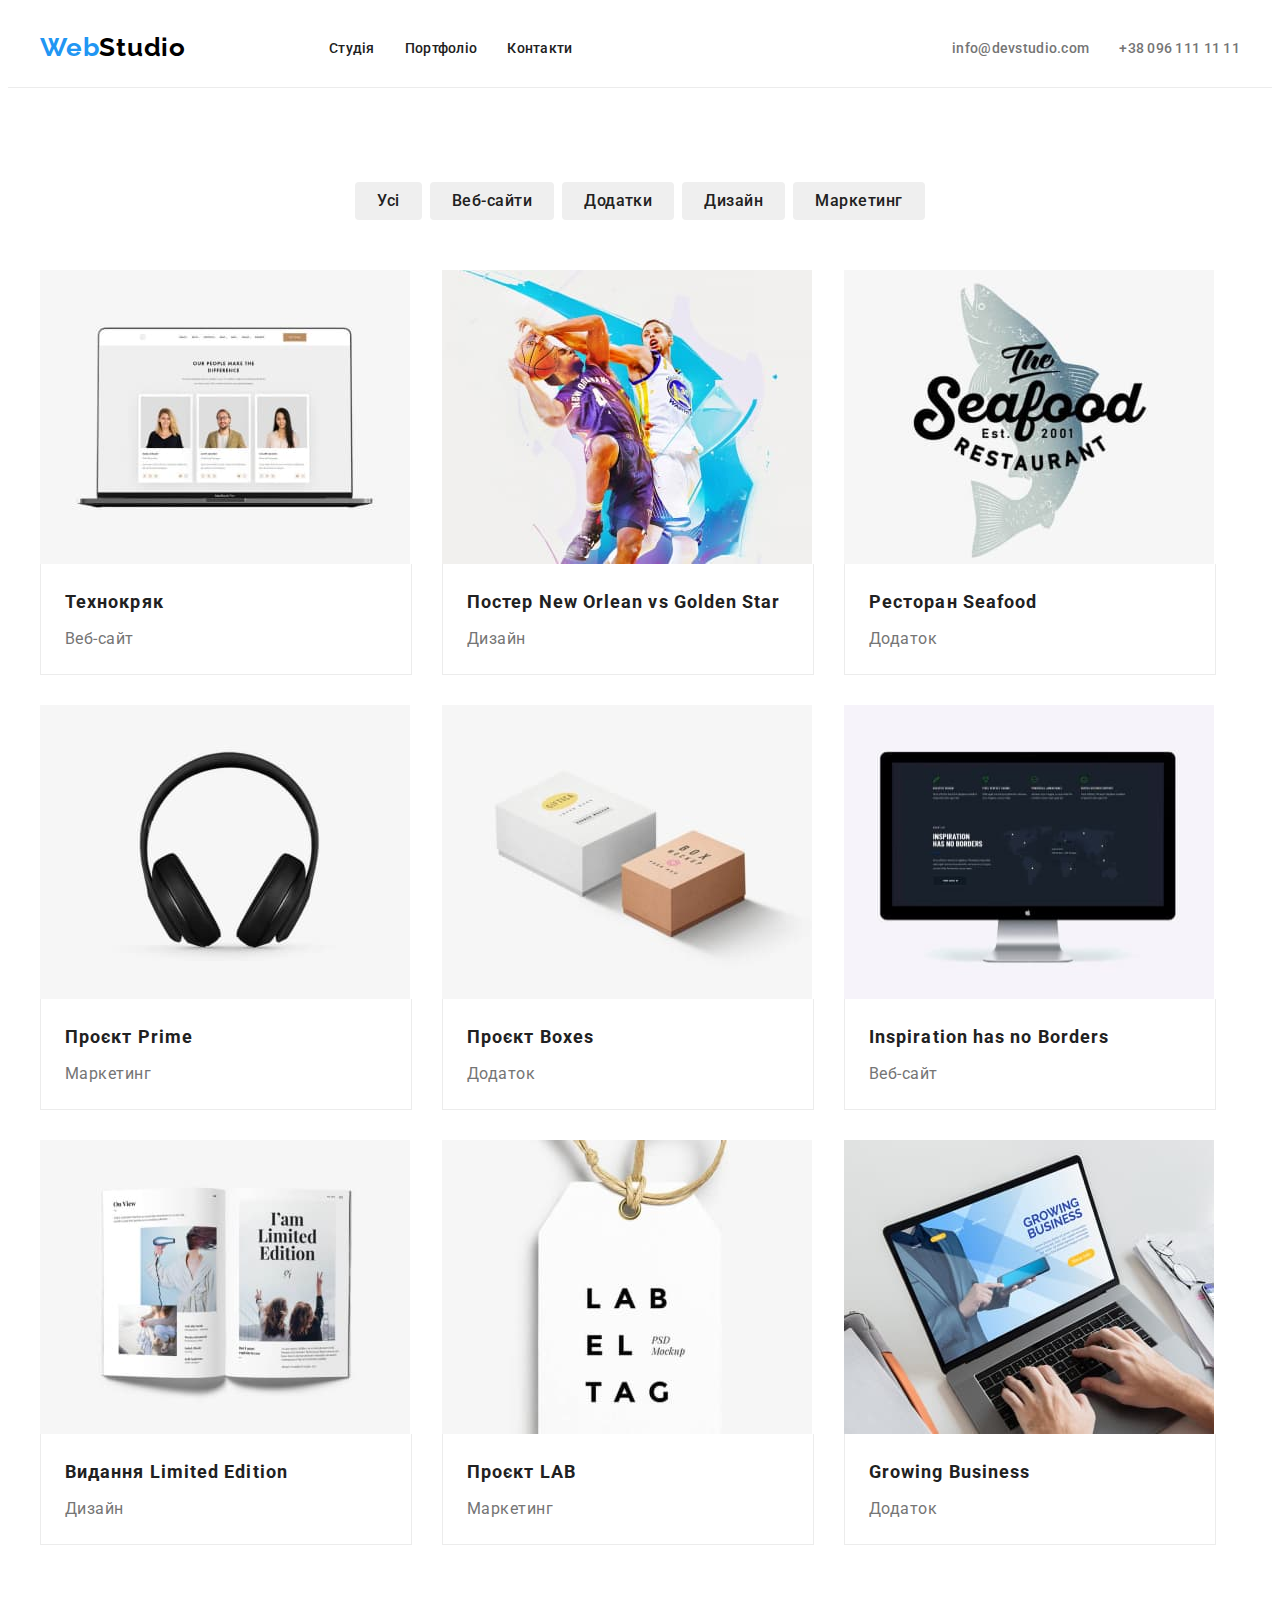
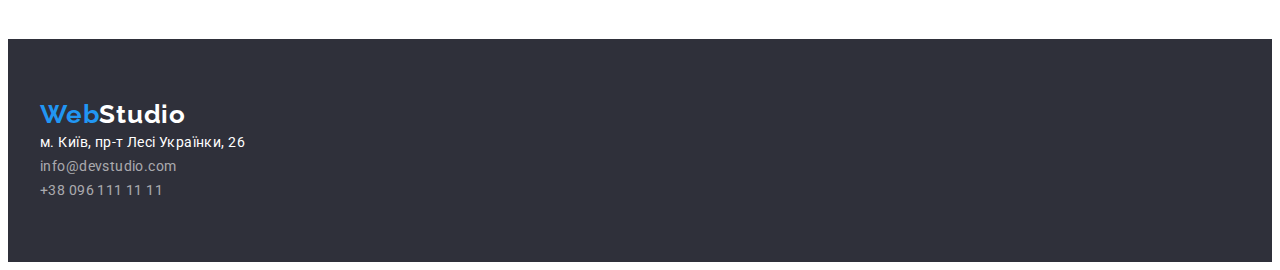
==== commit 549211fb: "Finish DZ3" ====
--- a/portfolio.html
+++ b/portfolio.html
@@ -23,11 +23,11 @@
   <body>
     <!-- Шапка сайту -->
     <header class="header">
-      <div class="container">
-        <nav>
+      <div class="container header-container">
+        <nav class="header-container">
           <a class="logo" href="./index.html"
-            >Web<span class="logo-studio">Studio</span></a
-          >
+            >Web<span class="logo-studio">Studio</span>
+          </a>
           <ul class="header-nav">
             <li><a class="header-nav-links" href="./index.html">Студія</a></li>
             <li>
@@ -54,7 +54,7 @@
     <main>
       <section class="portfolio-section">
         <div class="container">
-          <h1>Портфоліо</h1>
+          <h1 class="visually-hidden">Портфоліо</h1>
           <!-- Кнопки фільтру -->
           <ul class="button-list">
             <li><button class="button-portfolio" type="button">Усі</button></li>
@@ -73,84 +73,103 @@
           </ul>
           <!-- Результати фільтру -->
           <ul class="portfolio-list">
-            <li class="portfolio-version">
+            <li>
               <img
                 src="./images/tehnokryk.jpg"
                 alt="головна сторінка сайту технокряк"
                 width="370"
               />
-              <h2 class="portfolio-list-title">Технокряк</h2>
-              <p class="portfolio-type">Веб-сайт</p>
-            </li>
-            <li class="portfolio-version">
+              <div class="portfolio-version">
+                <h2 class="portfolio-list-title">Технокряк</h2>
+                <p class="portfolio-type">Веб-сайт</p>
+              </div>
+            </li>
+            <li>
               <img
                 src="./images/posterbasketboll.jpg"
                 alt="два баскетболіста боряться в повітрі за м'яч"
                 width="370"
               />
-              <h2 class="portfolio-list-title">
-                Постер New Orlean vs Golden Star
-              </h2>
-              <p class="portfolio-type">Дизайн</p>
-            </li>
-            <li class="portfolio-version">
+              <div class="portfolio-version">
+                <h2 class="portfolio-list-title">
+                  Постер New Orlean vs Golden Star
+                </h2>
+                <p class="portfolio-type">Дизайн</p>
+              </div>
+            </li>
+            <li>
               <img
                 src="./images/restoranseafood.jpg"
                 alt="логотип ресторану"
                 width="370"
               />
-              <h2 class="portfolio-list-title">Ресторан Seafood</h2>
-              <p class="portfolio-type">Додаток</p>
-            </li>
-            <li class="portfolio-version">
+              <div class="portfolio-version">
+                <h2 class="portfolio-list-title">Ресторан Seafood</h2>
+                <p class="portfolio-type">Додаток</p>
+              </div>
+            </li>
+            <li>
               <img src="./images/proectprime.jpg" alt="навушники" width="370" />
-              <h2 class="portfolio-list-title">Проєкт Prime</h2>
-              <p class="portfolio-type">Маркетинг</p>
-            </li>
-            <li class="portfolio-version">
+              <div class="portfolio-version">
+                <h2 class="portfolio-list-title">Проєкт Prime</h2>
+                <p class="portfolio-type">Маркетинг</p>
+              </div>
+            </li>
+            <li>
               <img
                 src="./images/proectboxes.jpg"
                 alt="дві коробки"
                 width="370"
               />
-              <h2 class="portfolio-list-title">Проєкт Boxes</h2>
-              <p class="portfolio-type">Додаток</p>
-            </li>
-            <li class="portfolio-version">
+              <div class="portfolio-version">
+                <h2 class="portfolio-list-title">Проєкт Boxes</h2>
+                <p class="portfolio-type">Додаток</p>
+              </div>
+            </li>
+            <li>
               <img
                 src="./images/inspirationhasnoborders.jpg"
                 alt="головна сторінка сайту"
                 width="370"
-              />
-              <h2 class="portfolio-list-title">Inspiration has no Borders</h2>
-              <p class="portfolio-type">Веб-сайт</p>
-            </li class="portfolio-version">
-            <li class="portfolio-version">
+                height="294"
+              />
+              <div class="portfolio-version">
+                <h2 class="portfolio-list-title">Inspiration has no Borders</h2>
+                <p class="portfolio-type">Веб-сайт</p>
+              </div>
+            </li>
+            <li>
               <img
                 src="./images/vidanyalimitededition.jpg"
                 alt="розгорнута книга"
                 width="370"
               />
-              <h2 class="portfolio-list-title">Видання Limited Edition</h2>
-              <p class="portfolio-type">Дизайн</p>
-            </li>
-            <li class="portfolio-version">
+              <div class="portfolio-version">
+                <h2 class="portfolio-list-title">Видання Limited Edition</h2>
+                <p class="portfolio-type">Дизайн</p>
+              </div>
+            </li>
+            <li>
               <img
                 src="./images/proectlab.jpg"
                 alt="паперова бірка з назвою лабораторії на нитці"
                 width="370"
               />
-              <h2 class="portfolio-list-title">Проєкт LAB</h2>
-              <p class="portfolio-type">Маркетинг</p>
-            </li>
-            <li class="portfolio-version">
+              <div class="portfolio-version">
+                <h2 class="portfolio-list-title">Проєкт LAB</h2>
+                <p class="portfolio-type">Маркетинг</p>
+              </div>
+            </li>
+            <li>
               <img
                 src="./images/growingbusiness.jpg"
                 alt="ноутбук на якому працюють"
                 width="370"
               />
-              <h2 class="portfolio-list-title">Growing Business</h2>
-              <p class="portfolio-type">Додаток</p>
+              <div class="portfolio-version">
+                <h2 class="portfolio-list-title">Growing Business</h2>
+                <p class="portfolio-type">Додаток</p>
+              </div>
             </li>
           </ul>
         </div>
@@ -159,32 +178,32 @@
     <!-- Футер -->
     <footer class="footer">
       <div class="container">
-      <a class="footer-logo" href="./index.html"
-        >Web<span class="footer-logo-studio">Studio</span></a
-      >
-      <address>
-        <ul class="footer-list">
-          <li>
-            <a
-              class="footer-address"
-              href="https://goo.gl/maps/fJE89SYELEgCBU3TA"
-              target="_blank"
-              rel="noopener noreferrer"
-              >м. Київ, пр-т Лесі Українки, 26</a
-            >
-          </li>
-          <li>
-            <a class="footer-contact" href="mailto:info@devstudio.com"
-              >info@devstudio.com</a
-            >
-          </li>
-          <li>
-            <a class="footer-contact" href="tel:+380961111111"
-              >+38 096 111 11 11</a
-            >
-          </li>
-        </ul>
-      </address>
+        <a class="footer-logo" href="./index.html"
+          >Web<span class="footer-logo-studio">Studio</span></a
+        >
+        <address>
+          <ul class="footer-list">
+            <li>
+              <a
+                class="footer-address"
+                href="https://goo.gl/maps/fJE89SYELEgCBU3TA"
+                target="_blank"
+                rel="noopener noreferrer"
+                >м. Київ, пр-т Лесі Українки, 26</a
+              >
+            </li>
+            <li>
+              <a class="footer-contact" href="mailto:info@devstudio.com"
+                >info@devstudio.com</a
+              >
+            </li>
+            <li>
+              <a class="footer-contact" href="tel:+380961111111"
+                >+38 096 111 11 11</a
+              >
+            </li>
+          </ul>
+        </address>
       </div>
     </footer>
   </body>
--- a/css/styles.css
+++ b/css/styles.css
@@ -36,6 +36,19 @@
     color: #757575;
 }
 
+.visually-hidden {
+    position: absolute;
+    width: 1px;
+    height: 1px;
+    margin: -1px;
+    border: 0;
+    padding: 0;
+    white-space: nowrap;
+    clip-path: inset(100%);
+    clip: rect(0 0 0 0);
+    overflow: hidden;
+}
+
 /* Студія____________________________________ */
 
 .container{
@@ -43,14 +56,22 @@
     padding-left: 15px;
     padding-right: 15px;
     margin: 0 auto;
-    outline: 2px solid red;
+    /* outline: 2px solid red; */
+}
+
+/* Header___________________________________ */
+
+.header-container{
+    display: flex;
+    align-items: center;
+    gap: 50px;
+    margin-right: auto;
 }
 
 .header{
     padding-top: 24px;
     padding-bottom: 24px;
     border-bottom: 1px solid #ECECEC;
-    /* outline: 2px solid red; */
 }
 
 .logo{
@@ -61,7 +82,8 @@
     letter-spacing: 0.03em;
     color: #2196F3;
     text-decoration: none;
-   }
+    margin-right: 93px;
+}
 
 .logo-studio{
     color: #000000;
@@ -71,6 +93,8 @@
 
 .header-nav {
     list-style: none;
+    display: flex;
+    gap: 30px;
     }
 
 .header-nav-links {
@@ -108,8 +132,8 @@
 }
 
 .hero-container{
-   padding-top: 200px;
-   padding-bottom: 200px;
+    padding-top: 200px;
+    padding-bottom: 200px;
 }
 
 .hero-title {
@@ -121,8 +145,6 @@
     text-transform: uppercase;
     color: #FFFFFF;
     margin-bottom: 30px;
-   
-   
 }
 
 .button-hero {
@@ -132,8 +154,6 @@
     line-height: 1.875;
     display: block;
     margin: 0 auto;
-    align-items: center;
-    text-align: center;
     letter-spacing: 0.06em;
     color: #FFFFFF;
     border: none;
@@ -141,7 +161,7 @@
     box-shadow: 0px 4px 4px rgba(0, 0, 0, 0.15);
     border-radius: 4px;
     cursor: pointer;
-    
+    padding: 10px 32px;
 }
 
 .button-hero:hover,
@@ -150,6 +170,10 @@
 }
 
 /* Секції */
+.section{
+    padding-top: 94px;
+    padding-bottom: 94px;
+}
 /* Заголовки секцій */
 
 .section-title{
@@ -178,8 +202,9 @@
     line-height: 1.7143;
     letter-spacing: 0.03em;
     list-style: none;
-    margin-left: 215px;
-    margin-right: 215px;
+    display: flex;
+    gap: 30px;
+    margin: 0 auto;
 }
 
 .features-title {
@@ -190,6 +215,7 @@
     text-transform: uppercase;
     color: #212121;
     margin-bottom: 10px;
+    width: 270px;
 }
 
 /* Секція чим ми займаємося*/
@@ -200,6 +226,9 @@
 
 .directions{
     list-style: none;
+    display: flex;
+    align-items: center;
+    gap: 30px;
 }
 
 /* Секція команда */
@@ -215,7 +244,8 @@
     width: 270px;
     height: 368px;
     padding-bottom: 30px;
-    border: 1px solid black;
+    box-shadow: 0px 1px 3px rgba(0, 0, 0, 0.12), 0px 1px 1px rgba(0, 0, 0, 0.14), 0px 2px 1px rgba(0, 0, 0, 0.2);
+    border-radius: 0px 0px 4px 4px;
 }
 
 .team {
@@ -224,6 +254,9 @@
     text-align: center;
     letter-spacing: 0.03em;
     list-style: none;
+    display: flex;
+    align-items: center;
+    gap: 30px;
 }
 
 .team-title {
@@ -232,7 +265,7 @@
     color: #212121;
     margin-top: 30px;
     margin-bottom: 10px;
-   }
+}
 
 /* Футер */
 
@@ -296,6 +329,10 @@
 .button-list{
     list-style: none;
     margin-bottom: 50px;
+    display: flex;
+    align-items: center;
+    gap: 8px;
+    justify-content: center
 }
 
 .button-portfolio{
@@ -311,6 +348,8 @@
     display: block;
     margin: 0 auto;
     padding: 6px 22px;
+    border-radius: 4px;
+    border: 0ch;
 }
 
 .button-portfolio:hover,
@@ -323,9 +362,10 @@
 
 .portfolio-version{
     background-color: #FFFFFF;
-    border: 1px solid #ECECEC;
+    border-left: 1px solid #ECECEC;
+    border-right: 1px solid #ECECEC;
+    border-bottom: 1px solid #ECECEC;
     width: 370px;
-   
 }
 
 .portfolio-section{
@@ -335,6 +375,10 @@
 
 .portfolio-list{
     list-style: none;
+    display: flex;
+    align-items: center;
+    flex-wrap: wrap;
+    gap: 30px;
 }
 
 .portfolio-list-title{
@@ -343,7 +387,7 @@
     line-height: 2;  
     letter-spacing: 0.06em;
     color: #212121;
-    margin-top: 20px;
+    padding-top: 20px;
     margin-bottom: 4px;
     width: 322px;
     margin-left: 24px;
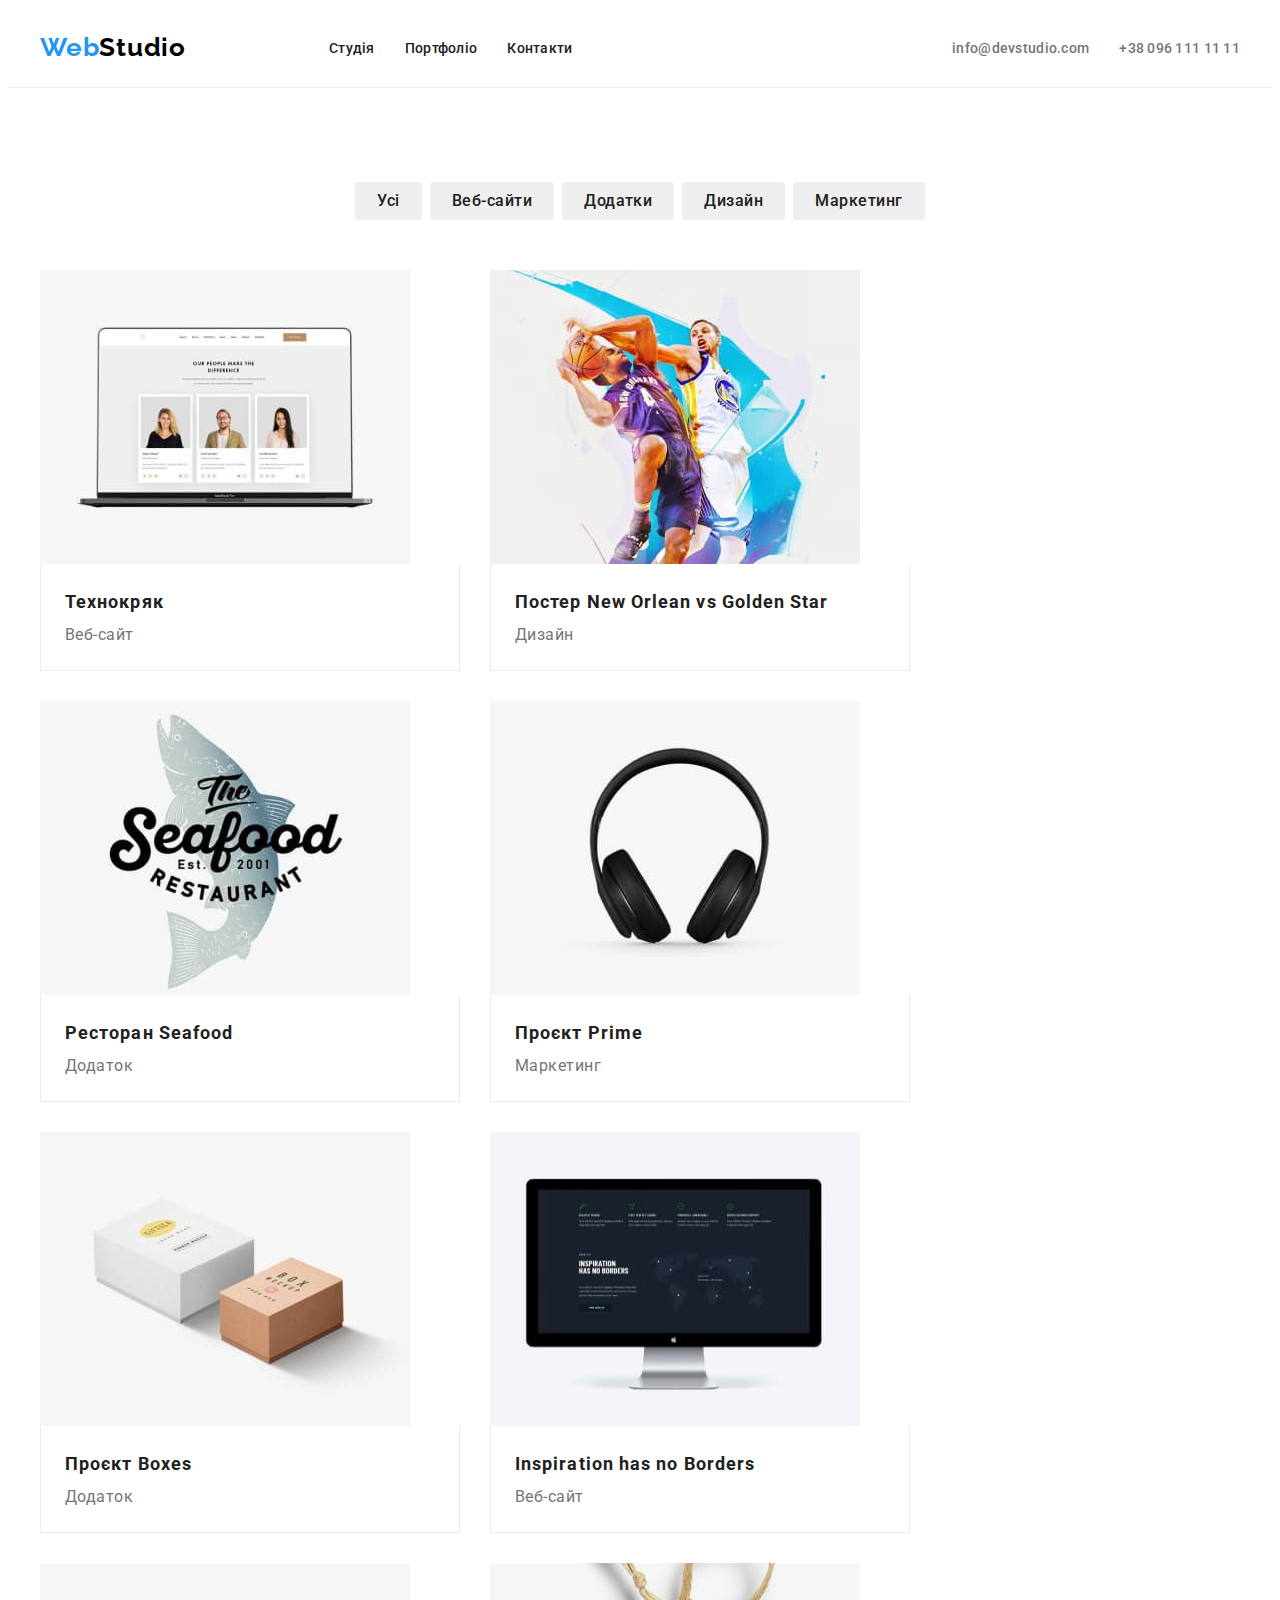
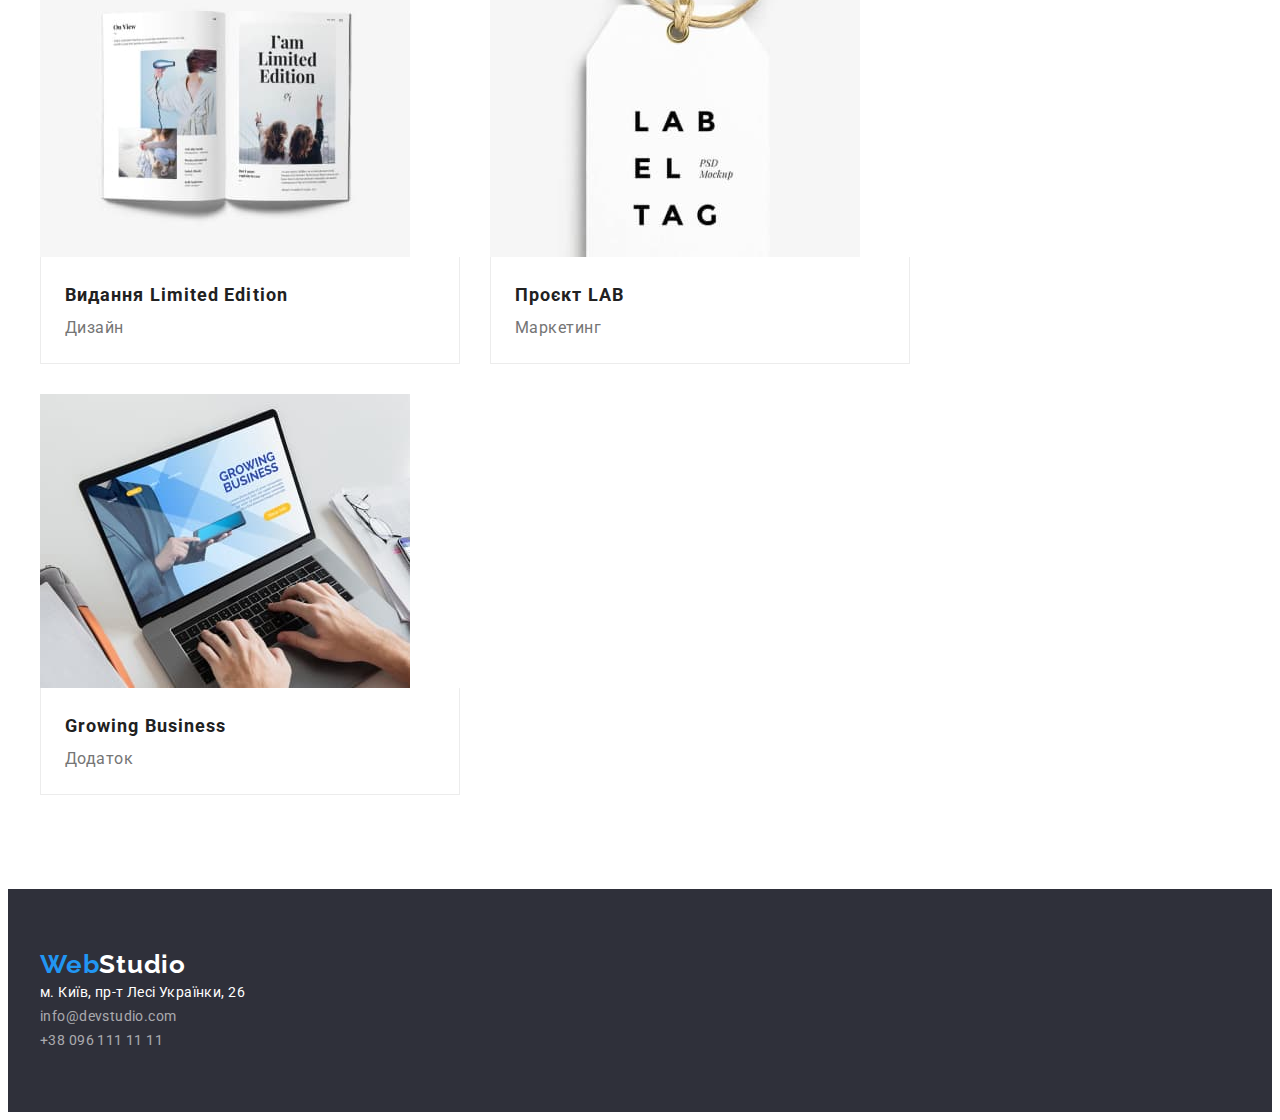
==== commit 388cfab4: "Finish DZ 3 (2)" ====
--- a/portfolio.html
+++ b/portfolio.html
@@ -130,8 +130,7 @@
               <img
                 src="./images/inspirationhasnoborders.jpg"
                 alt="головна сторінка сайту"
-                width="370"
-                height="294"
+                width="370" height="294"                
               />
               <div class="portfolio-version">
                 <h2 class="portfolio-list-title">Inspiration has no Borders</h2>
--- a/css/styles.css
+++ b/css/styles.css
@@ -20,6 +20,8 @@
 
 img{
     display: block;
+    max-width: 100%;
+    /* height: auto; є проблема з одною картинкою (монітор) */
 }
 
 button{
@@ -263,8 +265,8 @@
     font-size: 16px;
     font-weight: 500;
     color: #212121;
-    margin-top: 30px;
-    margin-bottom: 10px;
+    padding-top: 30px;
+    padding-bottom: 10px;
 }
 
 /* Футер */
@@ -366,6 +368,7 @@
     border-right: 1px solid #ECECEC;
     border-bottom: 1px solid #ECECEC;
     width: 370px;
+    padding: 20px 24px 20px 24px;
 }
 
 .portfolio-section{
@@ -387,19 +390,12 @@
     line-height: 2;  
     letter-spacing: 0.06em;
     color: #212121;
-    padding-top: 20px;
-    margin-bottom: 4px;
-    width: 322px;
-    margin-left: 24px;
-    margin-right: 24px;
+    
+    
 }
 
 .portfolio-type{
     font-size: 16px;
     line-height: 1.875;
-    letter-spacing: 0.03em;
-    margin-bottom: 20px;
-    width: 322px;
-    margin-left: 24px;
-    margin-right: 24px;
+    letter-spacing: 0.03em;    
 }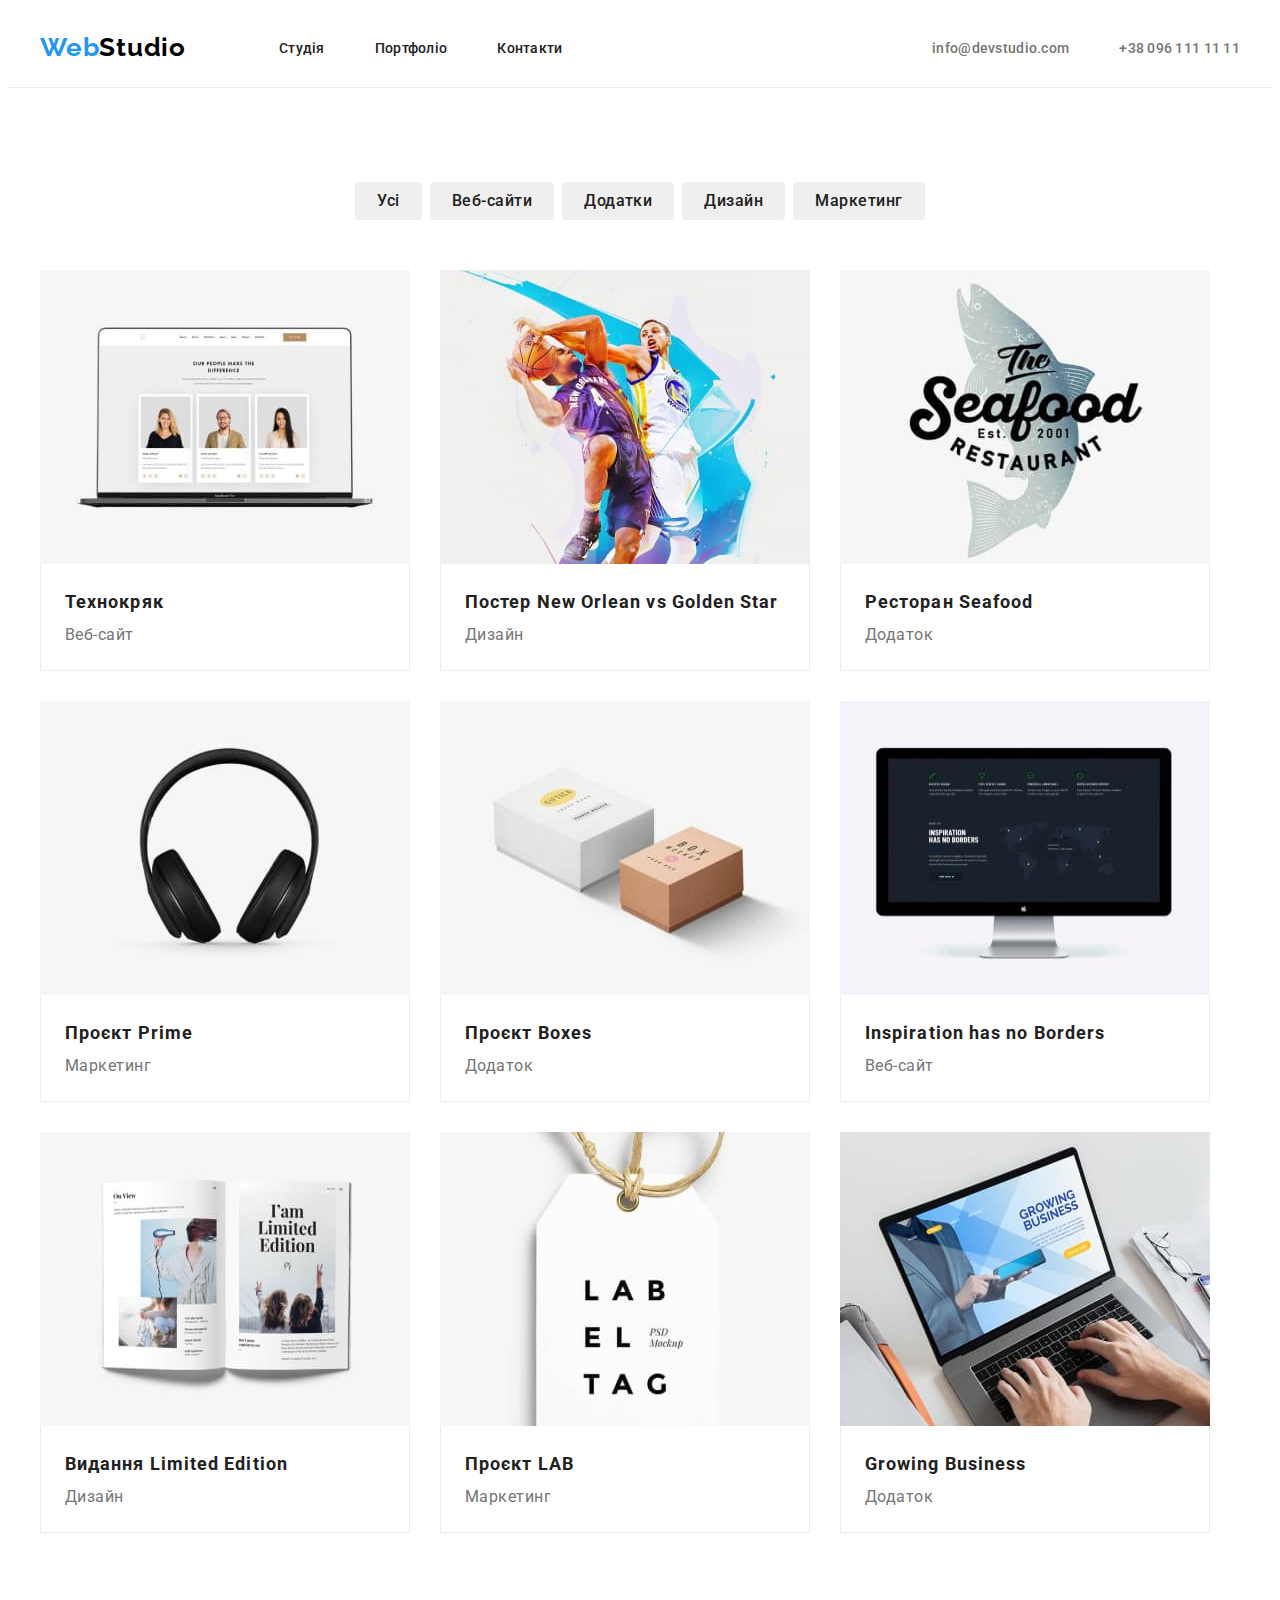
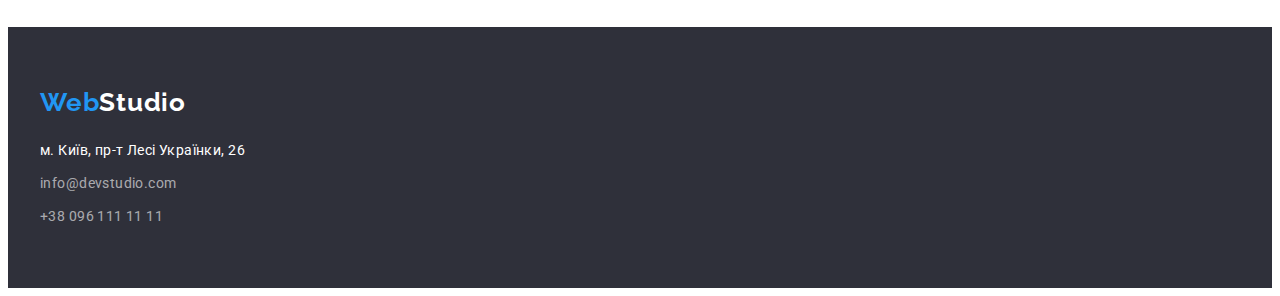
==== commit 8fe4f2d1: "mentor fiks" ====
--- a/portfolio.html
+++ b/portfolio.html
@@ -52,7 +52,7 @@
     </header>
     <!-- Тіло сайту -->
     <main>
-      <section class="portfolio-section">
+      <section class="section">
         <div class="container">
           <h1 class="visually-hidden">Портфоліо</h1>
           <!-- Кнопки фільтру -->
@@ -182,7 +182,7 @@
         >
         <address>
           <ul class="footer-list">
-            <li>
+            <li class="footer-li">
               <a
                 class="footer-address"
                 href="https://goo.gl/maps/fJE89SYELEgCBU3TA"
@@ -191,12 +191,12 @@
                 >м. Київ, пр-т Лесі Українки, 26</a
               >
             </li>
-            <li>
+            <li class="footer-li">
               <a class="footer-contact" href="mailto:info@devstudio.com"
                 >info@devstudio.com</a
               >
             </li>
-            <li>
+            <li class="footer-li">
               <a class="footer-contact" href="tel:+380961111111"
                 >+38 096 111 11 11</a
               >
--- a/css/styles.css
+++ b/css/styles.css
@@ -66,7 +66,6 @@
 .header-container{
     display: flex;
     align-items: center;
-    gap: 50px;
     margin-right: auto;
 }
 
@@ -96,7 +95,7 @@
 .header-nav {
     list-style: none;
     display: flex;
-    gap: 30px;
+    gap: 50px;
     }
 
 .header-nav-links {
@@ -130,12 +129,13 @@
 /* Герой */
 
 .hero {
-    background: #2F303A;    
-}
-
-.hero-container{
+    background: #2F303A; 
     padding-top: 200px;
     padding-bottom: 200px;
+}
+
+.hero-container{
+   
 }
 
 .hero-title {
@@ -147,6 +147,9 @@
     text-transform: uppercase;
     color: #FFFFFF;
     margin-bottom: 30px;
+    max-width: 696px;
+    margin-left: auto;
+    margin-right: auto;
 }
 
 .button-hero {
@@ -191,9 +194,9 @@
 /* Секція Наші переваги */
 
 .features-section{
-    padding-top: 94px;
-    padding-bottom: 94px;
-}
+    
+}
+
 
 .div-features{
     width: 270px;
@@ -223,7 +226,11 @@
 /* Секція чим ми займаємося*/
 
 .directions-section{
-    padding-bottom: 94px;
+    
+}
+
+.section.directions-section {
+    padding-top: 0;
 }
 
 .directions{
@@ -237,15 +244,16 @@
 
 .section-team{
     background: #F5F4FA;
-    padding-bottom: 94px;
-    padding-top: 94px;
-    }
+}
+.team-container{
+    padding-top: 30px;
+    padding-bottom: 30px;
+}
 
 .div-team{
     background-color: #FFFFFF;
     width: 270px;
     height: 368px;
-    padding-bottom: 30px;
     box-shadow: 0px 1px 3px rgba(0, 0, 0, 0.12), 0px 1px 1px rgba(0, 0, 0, 0.14), 0px 2px 1px rgba(0, 0, 0, 0.2);
     border-radius: 0px 0px 4px 4px;
 }
@@ -265,8 +273,7 @@
     font-size: 16px;
     font-weight: 500;
     color: #212121;
-    padding-top: 30px;
-    padding-bottom: 10px;
+    margin-bottom: 10px;
 }
 
 /* Футер */
@@ -284,6 +291,7 @@
     line-height: 1.1923;
     letter-spacing: 0.03em;
     color: #2196F3;
+    display: inline-block;
     text-decoration: none;
     margin-bottom: 20px;
 }
@@ -300,13 +308,16 @@
     list-style: none;
 }
 
+.footer-li:not(:last-child){
+    margin-bottom: 9px;
+}
+
 .footer-address{
     font-size: 14px;
     line-height: 1.7143;
     letter-spacing: 0.03em;
     color: #FFFFFF;
     text-decoration: none;
-    margin-bottom: 9px;
 }
 
 .footer-contact{
@@ -315,7 +326,6 @@
     letter-spacing: 0.03em;
     color: rgba(255, 255, 255, 0.6);
     text-decoration: none;
-    margin-bottom: 9px;
 }
 
 .footer-address:hover,
@@ -367,13 +377,7 @@
     border-left: 1px solid #ECECEC;
     border-right: 1px solid #ECECEC;
     border-bottom: 1px solid #ECECEC;
-    width: 370px;
     padding: 20px 24px 20px 24px;
-}
-
-.portfolio-section{
-    padding-top: 94px;
-    padding-bottom: 94px;
 }
 
 .portfolio-list{
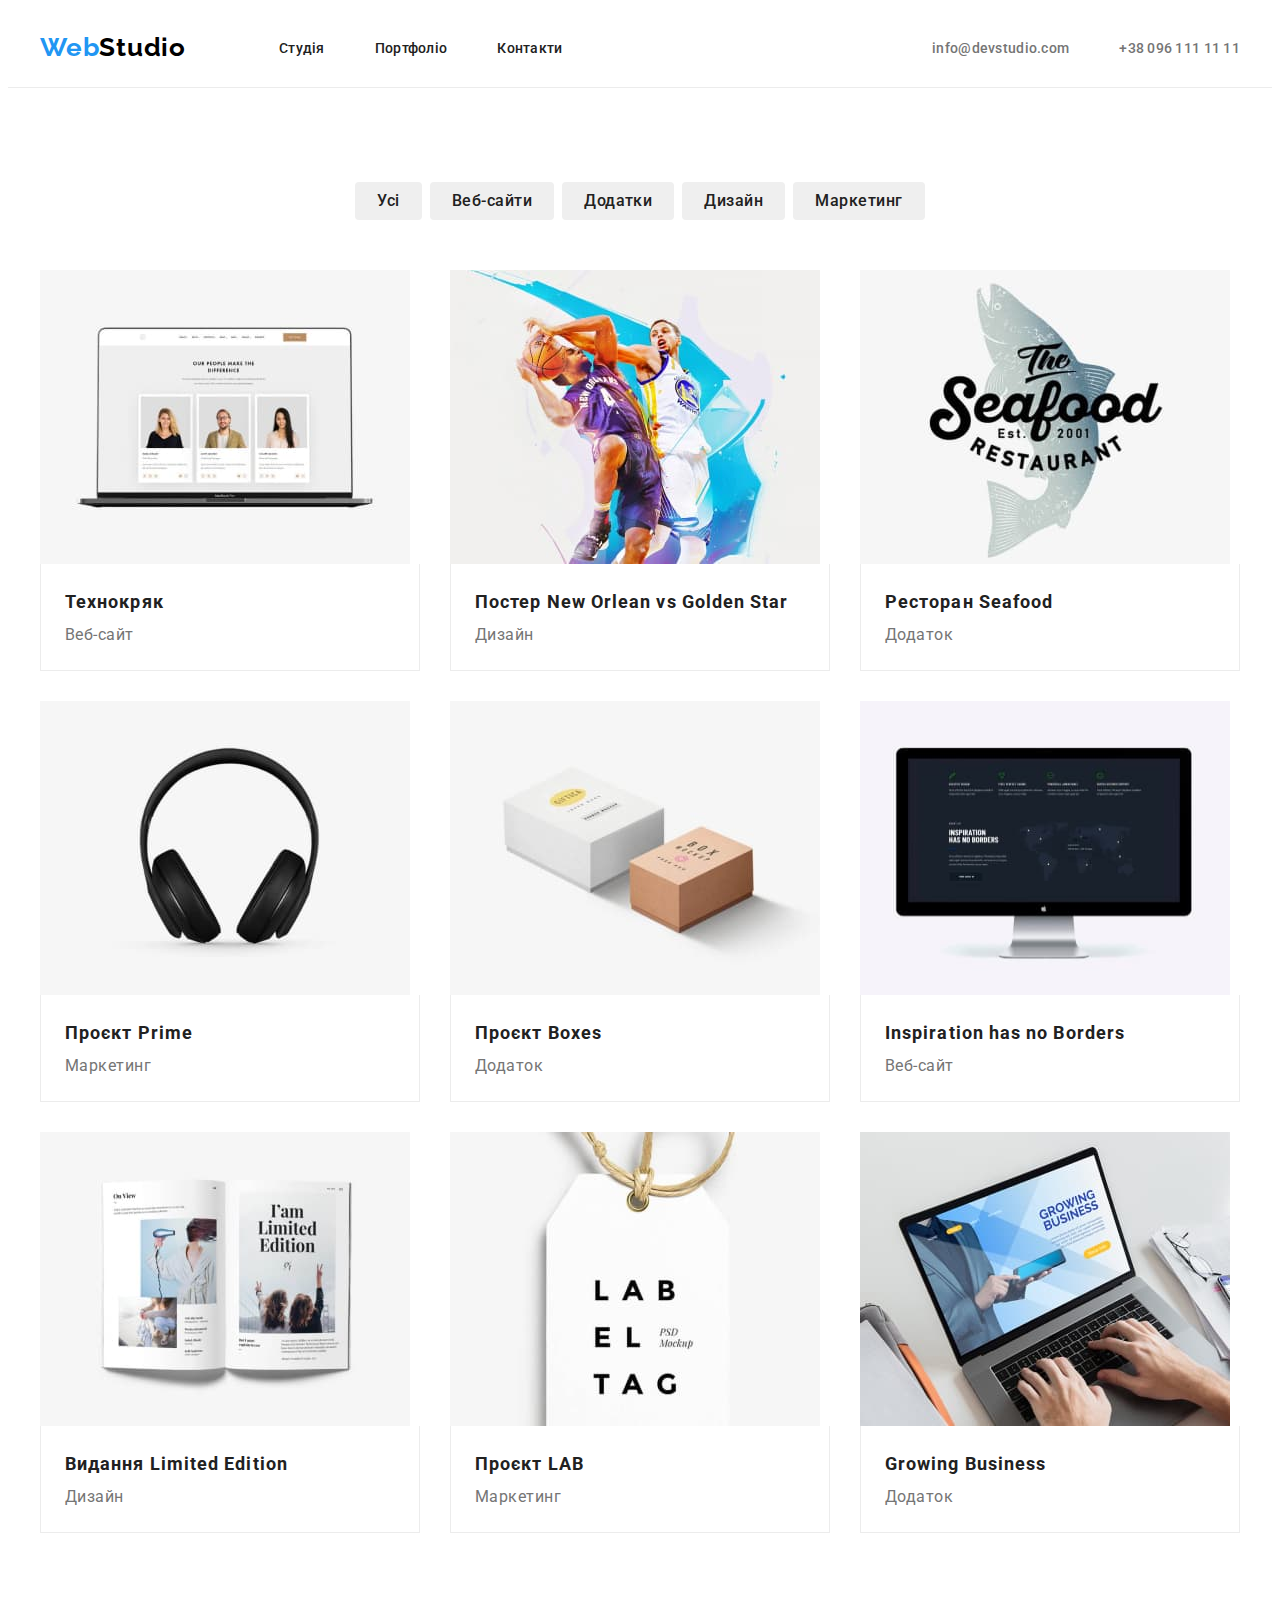
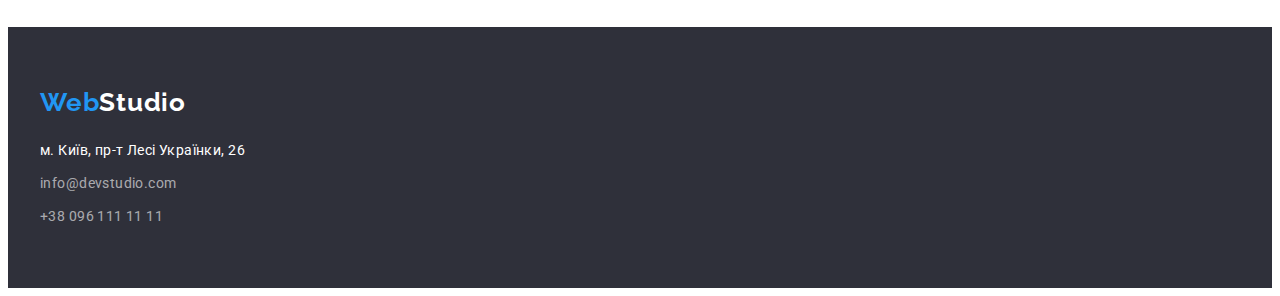
==== commit 41e9f4f7: "for the fix of the mentor's remarks homework 3" ====
--- a/portfolio.html
+++ b/portfolio.html
@@ -73,7 +73,7 @@
           </ul>
           <!-- Результати фільтру -->
           <ul class="portfolio-list">
-            <li>
+            <li class="portfolio-li">
               <img
                 src="./images/tehnokryk.jpg"
                 alt="головна сторінка сайту технокряк"
@@ -84,7 +84,7 @@
                 <p class="portfolio-type">Веб-сайт</p>
               </div>
             </li>
-            <li>
+            <li class="portfolio-li">
               <img
                 src="./images/posterbasketboll.jpg"
                 alt="два баскетболіста боряться в повітрі за м'яч"
@@ -97,7 +97,7 @@
                 <p class="portfolio-type">Дизайн</p>
               </div>
             </li>
-            <li>
+            <li class="portfolio-li">
               <img
                 src="./images/restoranseafood.jpg"
                 alt="логотип ресторану"
@@ -108,14 +108,14 @@
                 <p class="portfolio-type">Додаток</p>
               </div>
             </li>
-            <li>
+            <li class="portfolio-li">
               <img src="./images/proectprime.jpg" alt="навушники" width="370" />
               <div class="portfolio-version">
                 <h2 class="portfolio-list-title">Проєкт Prime</h2>
                 <p class="portfolio-type">Маркетинг</p>
               </div>
             </li>
-            <li>
+            <li class="portfolio-li">
               <img
                 src="./images/proectboxes.jpg"
                 alt="дві коробки"
@@ -126,7 +126,7 @@
                 <p class="portfolio-type">Додаток</p>
               </div>
             </li>
-            <li>
+            <li class="portfolio-li">
               <img
                 src="./images/inspirationhasnoborders.jpg"
                 alt="головна сторінка сайту"
@@ -137,7 +137,7 @@
                 <p class="portfolio-type">Веб-сайт</p>
               </div>
             </li>
-            <li>
+            <li class="portfolio-li">
               <img
                 src="./images/vidanyalimitededition.jpg"
                 alt="розгорнута книга"
@@ -148,7 +148,7 @@
                 <p class="portfolio-type">Дизайн</p>
               </div>
             </li>
-            <li>
+            <li class="portfolio-li">
               <img
                 src="./images/proectlab.jpg"
                 alt="паперова бірка з назвою лабораторії на нитці"
@@ -159,7 +159,7 @@
                 <p class="portfolio-type">Маркетинг</p>
               </div>
             </li>
-            <li>
+            <li class="portfolio-li">
               <img
                 src="./images/growingbusiness.jpg"
                 alt="ноутбук на якому працюють"
--- a/css/styles.css
+++ b/css/styles.css
@@ -28,8 +28,8 @@
     /* cursor: pointer; */
 }
 
-address{
-    /* font-style: normal; */
+address {
+    font-style: normal;
 }
 
 body{
@@ -193,11 +193,6 @@
 
 /* Секція Наші переваги */
 
-.features-section{
-    
-}
-
-
 .div-features{
     width: 270px;
 }
@@ -224,10 +219,6 @@
 }
 
 /* Секція чим ми займаємося*/
-
-.directions-section{
-    
-}
 
 .section.directions-section {
     padding-top: 0;
@@ -299,10 +290,6 @@
 .footer-logo-studio {
     color: #FFFFFF;
     }
-
-address{
-    font-style: normal;
-}
 
 .footer-list{
     list-style: none;
@@ -383,9 +370,12 @@
 .portfolio-list{
     list-style: none;
     display: flex;
-    align-items: center;
     flex-wrap: wrap;
     gap: 30px;
+}
+
+.portfolio-li{
+    flex-basis: calc((100% - 60px)/3);
 }
 
 .portfolio-list-title{
@@ -393,9 +383,7 @@
     font-size: 18px;
     line-height: 2;  
     letter-spacing: 0.06em;
-    color: #212121;
-    
-    
+    color: #212121; 
 }
 
 .portfolio-type{
